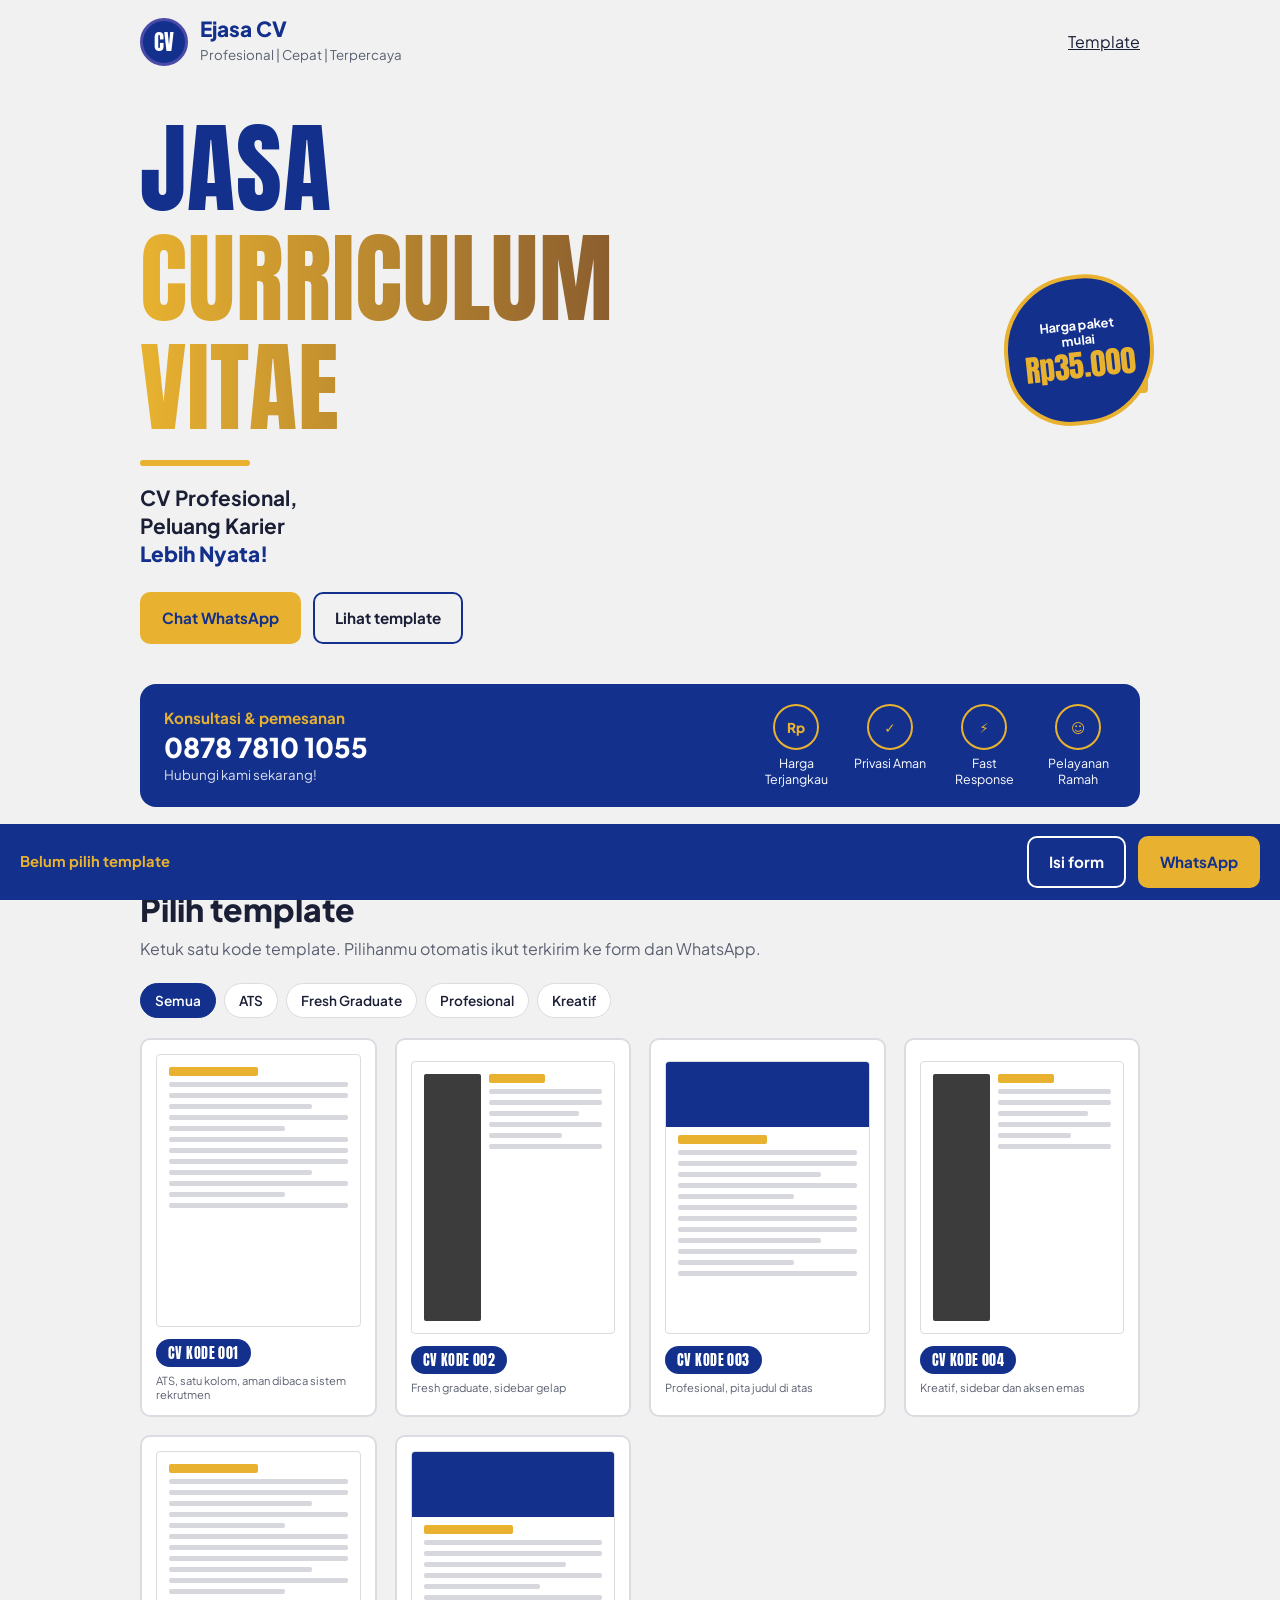
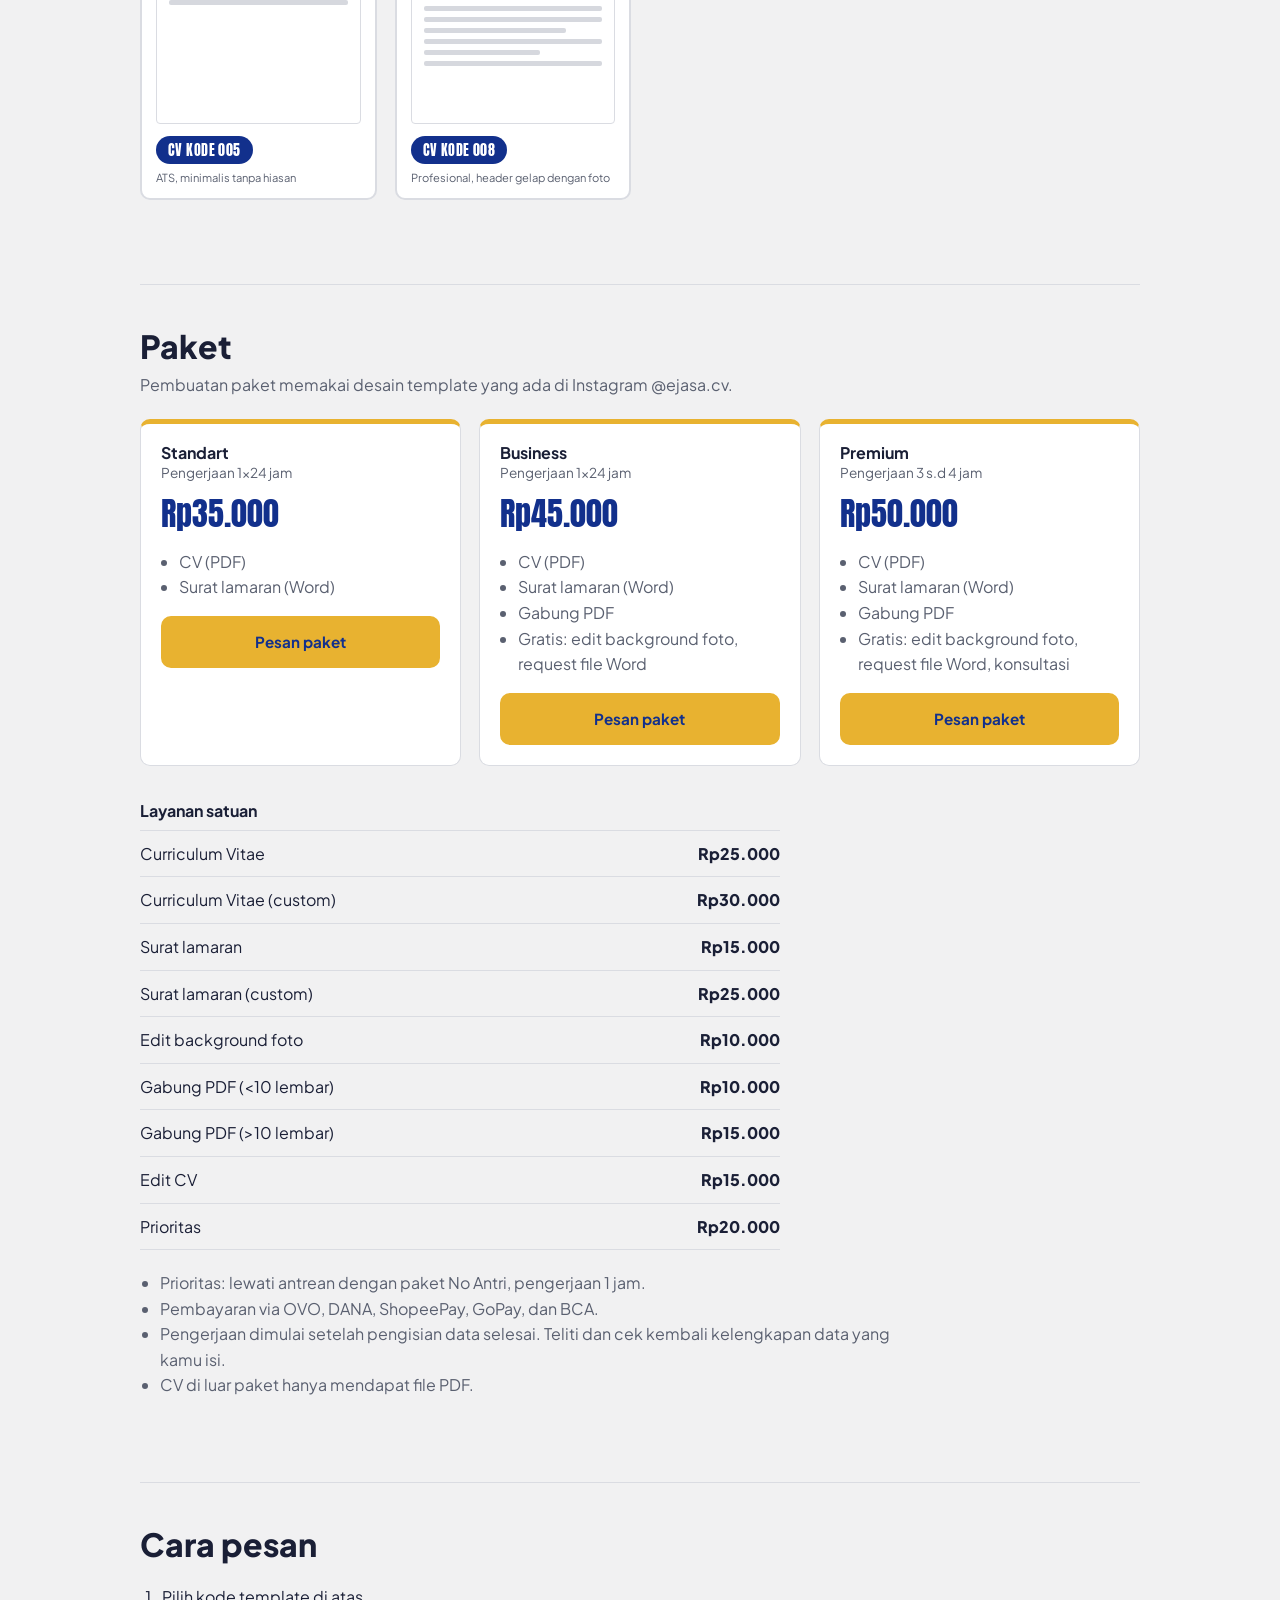
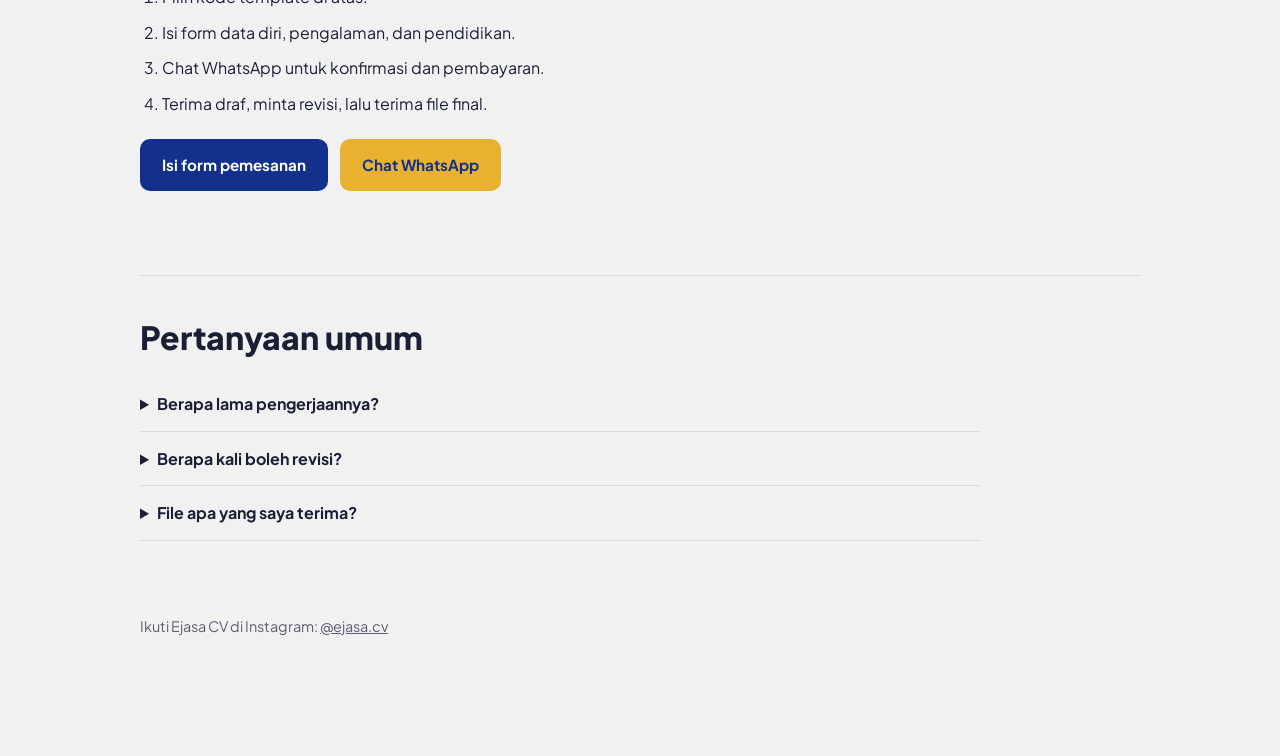
==== index.html @ ae67b80b "Add files via upload" ====
<!DOCTYPE html>
<html lang="id">
<head>
<meta charset="utf-8">
<meta name="viewport" content="width=device-width, initial-scale=1, viewport-fit=cover">
<title>Ejasa CV - Jasa Curriculum Vitae</title>
<meta name="description" content="Jasa pembuatan CV profesional, cepat, dan terpercaya. Paket mulai Rp35.000.">
<link rel="icon" href="data:image/svg+xml,%3Csvg xmlns='http://www.w3.org/2000/svg' viewBox='0 0 100 100'%3E%3Ctext y='.9em' font-size='90'%3E%F0%9F%93%84%3C/text%3E%3C/svg%3E">
<link rel="preconnect" href="https://fonts.googleapis.com">
<link href="https://fonts.googleapis.com/css2?family=Anton&family=Plus+Jakarta+Sans:wght@400;500;700;800&display=swap" rel="stylesheet">
<link rel="stylesheet" href="assets/css/style.css">
</head>
<body>
<div class="wrap">
  <nav>
    <div class="brand"><div class="logo" aria-hidden="true">CV</div><div><b>Ejasa CV</b><small>Profesional | Cepat | Terpercaya</small></div></div>
    <a href="#template">Template</a>
  </nav>

  <header class="hero">
    <div>
      <h1><span class="j">JASA</span><span class="g">CURRICULUM VITAE</span></h1>
      <div class="bar-g"></div>
      <p class="lead"><b>CV Profesional,</b><b>Peluang Karier</b><em>Lebih Nyata!</em></p>
      <div class="cta">
        <a class="btn wa" data-wa="Halo, saya mau tanya soal jasa pembuatan CV." href="#">Chat WhatsApp</a>
        <a class="btn" href="#template">Lihat template</a>
      </div>
    </div>
    <div class="vis">
      <div class="sheet" aria-hidden="true">
        <div class="top"><div class="nm"></div><div class="nm" style="width:35%;opacity:.6"></div></div>
        <div class="ln" style="width:70%"></div><div class="ln"></div><div class="ln" style="width:88%"></div>
        <div class="hd"></div><div class="ln"></div><div class="ln" style="width:80%"></div><div class="ln" style="width:65%"></div>
        <div class="hd"></div><div class="ln" style="width:75%"></div>
      </div>
      <div class="badge"><small>Harga paket<br>mulai</small><span id="startPrice">Rp35.000</span></div>
    </div>
  </header>

  <div class="trust">
    <div class="cs"><b>Konsultasi &amp; pemesanan</b><a id="telLink" href="#">0878 7810 1055</a><small>Hubungi kami sekarang!</small></div>
    <div class="tl">
      <div><i>Rp</i>Harga Terjangkau</div>
      <div><i>&#10003;</i>Privasi Aman</div>
      <div><i>&#9889;</i>Fast Response</div>
      <div><i>&#9786;</i>Pelayanan Ramah</div>
    </div>
  </div>

  <section id="template">
    <h2>Pilih template</h2>
    <p class="sub">Ketuk satu kode template. Pilihanmu otomatis ikut terkirim ke form dan WhatsApp.</p>
    <div class="chips" id="chips" role="group" aria-label="Filter kategori"></div>
    <div class="grid" id="grid"></div>
  </section>

  <section id="paket">
    <h2>Paket</h2>
    <p class="sub">Pembuatan paket memakai desain template yang ada di Instagram @ejasa.cv.</p>
    <div class="pk" id="pk"></div>
    <h3 style="margin:36px 0 10px">Layanan satuan</h3>
    <div class="pl" id="pl"></div>
    <ul class="note">
      <li>Prioritas: lewati antrean dengan paket No Antri, pengerjaan 1 jam.</li>
      <li>Pembayaran via OVO, DANA, ShopeePay, GoPay, dan BCA.</li>
      <li>Pengerjaan dimulai setelah pengisian data selesai. Teliti dan cek kembali kelengkapan data yang kamu isi.</li>
      <li>CV di luar paket hanya mendapat file PDF.</li>
    </ul>
  </section>

  <section id="alur">
    <h2>Cara pesan</h2>
    <p class="sub"></p>
    <ol class="steps">
      <li>Pilih kode template di atas.</li>
      <li>Isi form data diri, pengalaman, dan pendidikan.</li>
      <li>Chat WhatsApp untuk konfirmasi dan pembayaran.</li>
      <li>Terima draf, minta revisi, lalu terima file final.</li>
    </ol>
    <div class="cta" style="margin-top:22px">
      <a class="btn acc" id="formBtn" href="#" target="_blank" rel="noopener">Isi form pemesanan</a>
      <a class="btn wa" id="waBtn" href="#">Chat WhatsApp</a>
    </div>
  </section>

  <section id="faq">
    <h2>Pertanyaan umum</h2>
    <p class="sub"></p>
    <details><summary>Berapa lama pengerjaannya?</summary><p>Isi estimasi waktu kamu di sini, misalnya 1-2 hari kerja setelah form dan pembayaran diterima.</p></details>
    <details><summary>Berapa kali boleh revisi?</summary><p>Isi jumlah revisi yang kamu berikan per paket.</p></details>
    <details><summary>File apa yang saya terima?</summary><p>Isi format file, misalnya PDF dan file yang bisa diedit.</p></details>
  </section>

  <footer>Ikuti Ejasa CV di Instagram: <a id="igLink" href="#" target="_blank" rel="noopener">@ejasa.cv</a></footer>
</div>

<div class="bar">
  <span id="pick">Belum pilih template</span>
  <div class="cta">
    <a class="btn acc" id="formBtn2" href="#" target="_blank" rel="noopener">Isi form</a>
    <a class="btn wa" id="waBtn2" href="#">WhatsApp</a>
  </div>
</div>

<script src="assets/js/config.js"></script>
<script src="assets/js/app.js"></script>
</body>
</html>
---- assets/css/style.css ----
:root{--navy:#12308C;--gold:#E8B230;--brown:#7B4F2E;--ink:#1A1F36;--mut:#5A6070;--bg:#F1F1F2;--paper:#fff;--line:#DADCE2;--acc:#12308C;--accfg:#fff;--sel:#E6EBFA;box-sizing:border-box;padding-top:env(safe-area-inset-top,0px);padding-bottom:env(safe-area-inset-bottom,0px)}
@media (prefers-color-scheme:dark){:root:not([data-theme="light"]){--navy:#0F2A78;--ink:#EEF0F8;--mut:#A3AACB;--bg:#0B1030;--paper:#151C42;--line:#2A3366;--acc:#E8B230;--accfg:#12308C;--sel:#23305F}}
:root[data-theme="dark"]{--navy:#0F2A78;--ink:#EEF0F8;--mut:#A3AACB;--bg:#0B1030;--paper:#151C42;--line:#2A3366;--acc:#E8B230;--accfg:#12308C;--sel:#23305F}
html{scroll-padding-top:env(safe-area-inset-top,0px);scroll-behavior:smooth}
*,*::before,*::after{box-sizing:inherit}
body{margin:0;background:var(--bg);color:var(--ink);font-family:"Plus Jakarta Sans",system-ui,-apple-system,"Segoe UI",sans-serif;line-height:1.6;padding-bottom:88px}
a{color:inherit}
.wrap{max-width:1040px;margin:0 auto;padding:0 20px}
h1,h2,h3{margin:0;line-height:1.1}
h1{font-family:Anton,Impact,"Arial Narrow",sans-serif;font-weight:400;font-size:clamp(3.4rem,11vw,6.2rem);letter-spacing:.01em}
h1 .j{display:block;color:var(--acc)}
:root[data-theme="dark"] h1 .j{color:#fff}
h1 .g{display:block;background:linear-gradient(90deg,var(--gold),var(--brown));-webkit-background-clip:text;background-clip:text;color:transparent}
h2{font-size:clamp(1.5rem,3.5vw,2rem);font-weight:800}
h3{font-size:1rem}
p{margin:0}
.btn{display:inline-flex;align-items:center;justify-content:center;padding:12px 20px;border-radius:10px;font-family:inherit;font-weight:700;font-size:.95rem;border:2px solid var(--navy);background:transparent;color:var(--ink);cursor:pointer;text-decoration:none}
.btn.wa{background:var(--gold);border-color:var(--gold);color:#12308C}
.btn.acc{background:var(--acc);border-color:var(--acc);color:var(--accfg)}
.btn:focus-visible,.chip:focus-visible,summary:focus-visible,.card:focus-visible{outline:3px solid var(--gold);outline-offset:2px}
nav{display:flex;justify-content:space-between;align-items:center;padding:18px 0}
.brand{display:flex;align-items:center;gap:12px}
.logo{width:48px;height:48px;border-radius:50%;background:var(--navy);color:#fff;display:grid;place-items:center;font-family:Anton,Impact,sans-serif;font-size:1.3rem;border:3px solid #4A4AA8}
.brand b{display:block;font-size:1.3rem;font-weight:800;color:var(--acc);line-height:1.1}
:root[data-theme="dark"] .brand b{color:#fff}
.brand small{color:var(--mut)}
.hero{display:grid;grid-template-columns:1.15fr .85fr;gap:36px;align-items:center;padding:30px 0 40px}
.bar-g{width:110px;height:6px;background:var(--gold);border-radius:3px;margin:18px 0}
.hero .lead{font-size:1.3rem;font-weight:500;line-height:1.35;margin-bottom:24px}
.hero .lead b{display:block}
.hero .lead em{font-style:normal;font-weight:800;color:var(--acc)}
:root[data-theme="dark"] .hero .lead em{color:var(--gold)}
.cta{display:flex;gap:12px;flex-wrap:wrap}
.vis{position:relative;max-width:320px;margin-left:auto;padding-bottom:40px}
.sheet{background:#fff;border:1px solid var(--line);border-radius:4px;padding:0 0 18px;aspect-ratio:3/4;display:flex;flex-direction:column;gap:9px;box-shadow:8px 8px 0 var(--gold);overflow:hidden}
.sheet .top{background:#3C3C3C;height:22%;display:flex;flex-direction:column;justify-content:center;gap:8px;padding:0 18px}
.sheet .nm{height:14px;width:60%;background:#fff;border-radius:2px}
.sheet .ln{height:6px;border-radius:2px;background:#D6D8DE;margin:0 18px}
.sheet .hd{height:8px;width:30%;background:var(--navy);border-radius:2px;margin:8px 18px 0}
.badge{position:absolute;right:-14px;bottom:0;background:var(--navy);color:#fff;border-radius:50% 46% 50% 44%;width:150px;height:150px;display:flex;flex-direction:column;align-items:center;justify-content:center;text-align:center;border:4px solid var(--gold);transform:rotate(-6deg)}
.badge small{font-weight:700;font-size:.8rem;line-height:1.2}
.badge span{font-family:Anton,Impact,sans-serif;font-size:1.9rem;color:var(--gold);line-height:1.1}
.trust{background:var(--navy);color:#fff;border-radius:16px;padding:20px 24px;display:flex;gap:24px;justify-content:space-between;align-items:center;flex-wrap:wrap}
.trust .cs b{display:block;color:var(--gold);font-size:.95rem}
.trust .cs a{font-size:1.7rem;font-weight:800;text-decoration:none;line-height:1.2}
.trust .cs small{display:block;opacity:.85}
.tl{display:flex;gap:18px;flex-wrap:wrap}
.tl div{text-align:center;font-size:.78rem;width:76px;line-height:1.25}
.tl i{display:grid;place-items:center;width:46px;height:46px;border:2px solid var(--gold);border-radius:50%;margin:0 auto 6px;font-style:normal;font-weight:800;color:var(--gold);font-size:.85rem}
section{padding:44px 0;border-top:1px solid var(--line);margin-top:40px}
.sub{color:var(--mut);margin:8px 0 22px}
.chips{display:flex;gap:8px;flex-wrap:wrap;margin-bottom:20px}
.chip{padding:8px 14px;border-radius:99px;border:1px solid var(--line);background:var(--paper);color:var(--ink);font-family:inherit;font-weight:600;font-size:.85rem;cursor:pointer}
.chip[aria-pressed="true"]{background:var(--navy);color:#fff;border-color:var(--navy)}
.grid{display:grid;grid-template-columns:repeat(auto-fill,minmax(210px,1fr));gap:18px}
.card{background:var(--paper);border:2px solid var(--line);border-radius:10px;padding:14px;cursor:pointer;text-align:left;font-family:inherit;color:inherit}
.card[aria-pressed="true"]{border-color:var(--gold);background:var(--sel)}
.code{display:inline-block;background:var(--navy);color:#fff;font-family:Anton,Impact,sans-serif;letter-spacing:.03em;padding:3px 12px;border-radius:99px;font-size:.9rem;margin-bottom:6px}
.prev{aspect-ratio:3/4;background:#fff;border:1px solid var(--line);border-radius:4px;padding:12px;display:flex;gap:8px;margin-bottom:12px;overflow:hidden}
.prev.top{flex-direction:column;padding:0}
.prev .side{width:32%;background:#3C3C3C;border-radius:2px}
.prev .main{flex:1;display:flex;flex-direction:column;gap:6px}
.prev.top .main{padding:0 12px 12px}
.prev .band{height:24%;background:var(--navy)}
.prev i{display:block;height:5px;background:#D6D8DE;border-radius:2px}
.prev i.t{height:9px;width:50%;background:var(--gold)}
.card small{color:var(--mut);display:block}
.pk{display:grid;grid-template-columns:repeat(auto-fit,minmax(220px,1fr));gap:18px}
.pk div{background:var(--paper);border:1px solid var(--line);border-top:5px solid var(--gold);border-radius:10px;padding:20px}
.pk b{font-family:Anton,Impact,sans-serif;font-weight:400;font-size:2rem;display:block;margin:4px 0 10px;color:var(--acc)}
:root[data-theme="dark"] .pk b{color:var(--gold)}
.pk ul{margin:0;padding-left:18px;color:var(--mut)}
.pk .tm{display:block;color:var(--mut);font-size:.85rem}
.pk .btn{margin-top:16px;width:100%}
.pl{max-width:640px;border-top:1px solid var(--line)}
.pl div{display:flex;justify-content:space-between;gap:16px;padding:10px 0;border-bottom:1px solid var(--line);background:none;border-radius:0;border-top:0;border-left:0;border-right:0}
.pl b{font-family:"Plus Jakarta Sans",sans-serif;font-size:1rem;font-weight:800;margin:0;color:var(--ink)}
.note{color:var(--mut);max-width:64ch;margin:20px 0 0;padding-left:20px}
ol.steps{margin:0;padding-left:22px;display:grid;gap:10px;max-width:60ch}
details{border-bottom:1px solid var(--line);padding:14px 0;max-width:70ch}
summary{font-weight:700;cursor:pointer}
details p{color:var(--mut);margin-top:8px}
.bar{position:fixed;left:0;right:0;bottom:0;background:var(--navy);color:#fff;padding:12px 20px calc(12px + env(safe-area-inset-bottom,0px));display:flex;gap:10px;align-items:center;justify-content:space-between;flex-wrap:wrap;z-index:5}
.bar span{font-weight:700;font-size:.92rem;color:var(--gold)}
.bar .btn.acc{background:transparent;border-color:#fff;color:#fff}
footer{padding:30px 0;color:var(--mut);font-size:.9rem}
@media (max-width:720px){.hero{grid-template-columns:1fr}.vis{margin:0;max-width:260px}}
@media (prefers-reduced-motion:reduce){html{scroll-behavior:auto}}
.prev.pic{padding:0}
.prev.pic img{width:100%;height:100%;object-fit:cover;display:block}
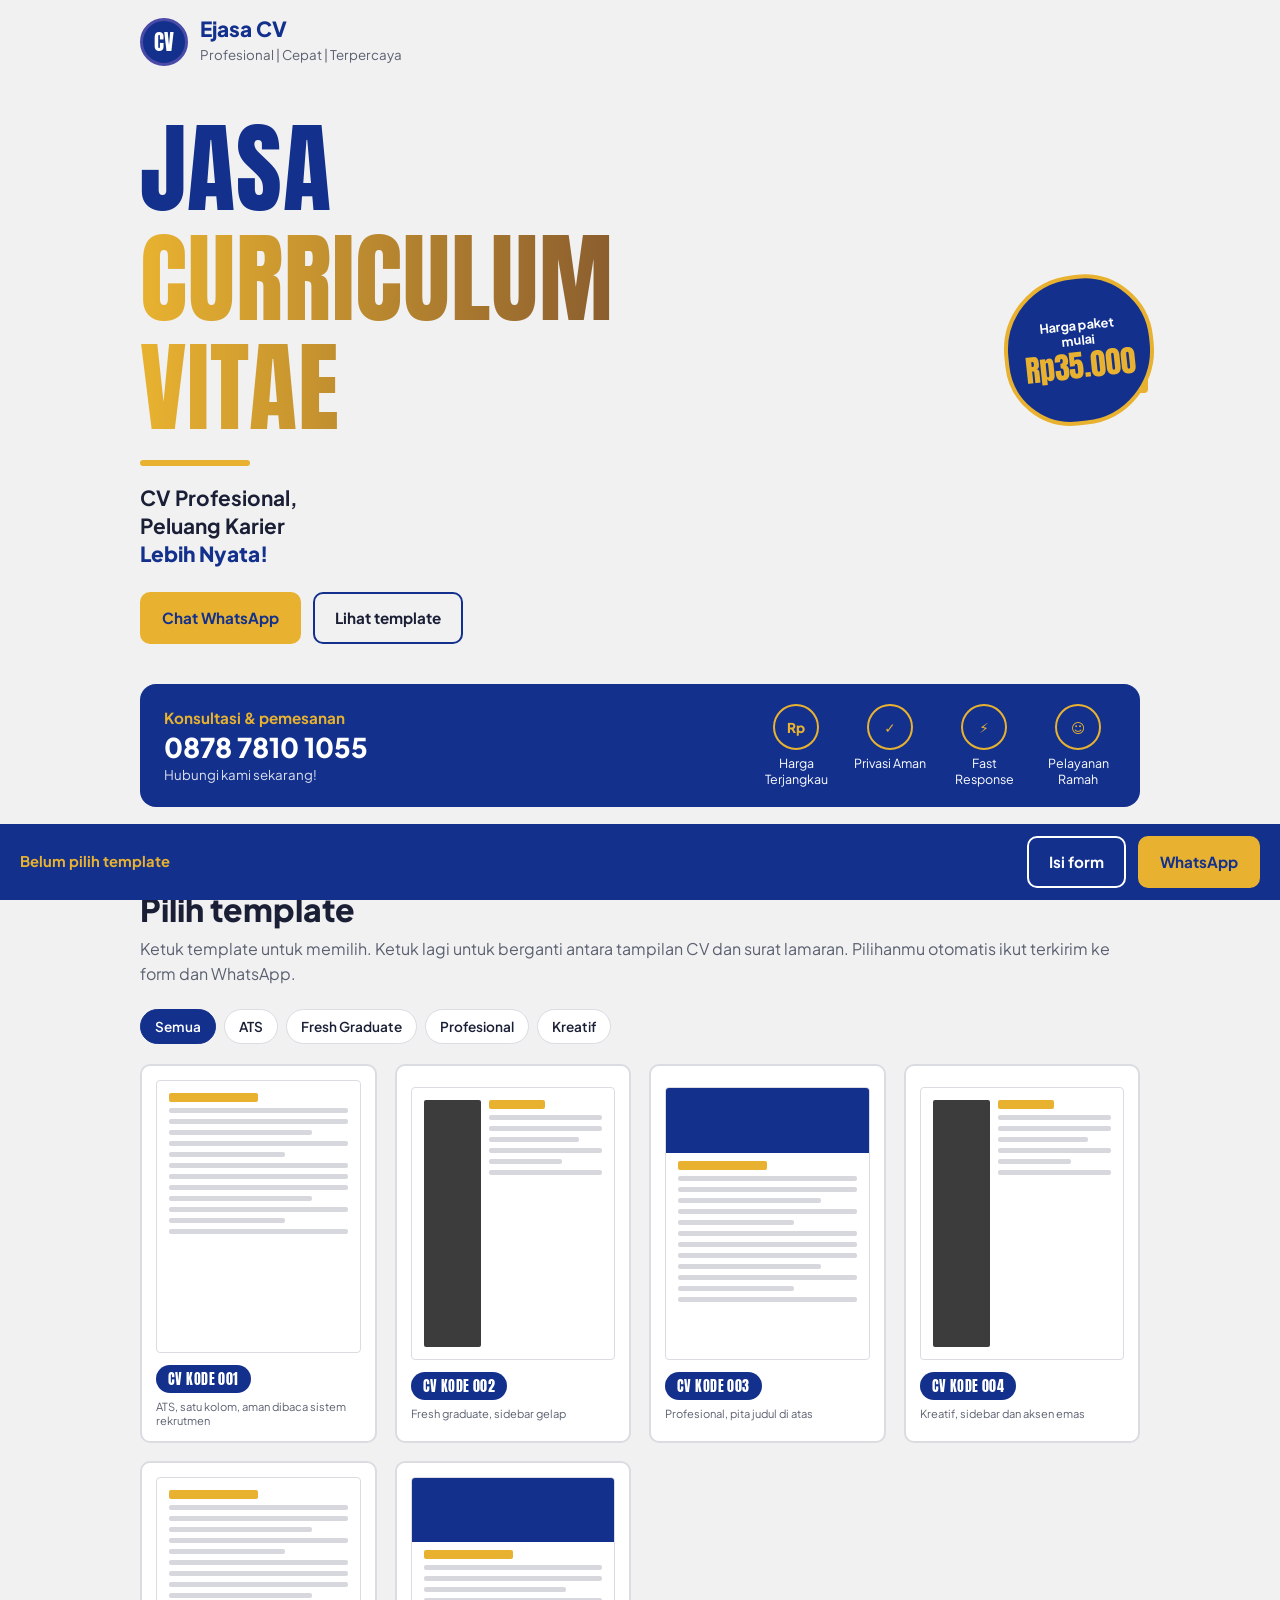
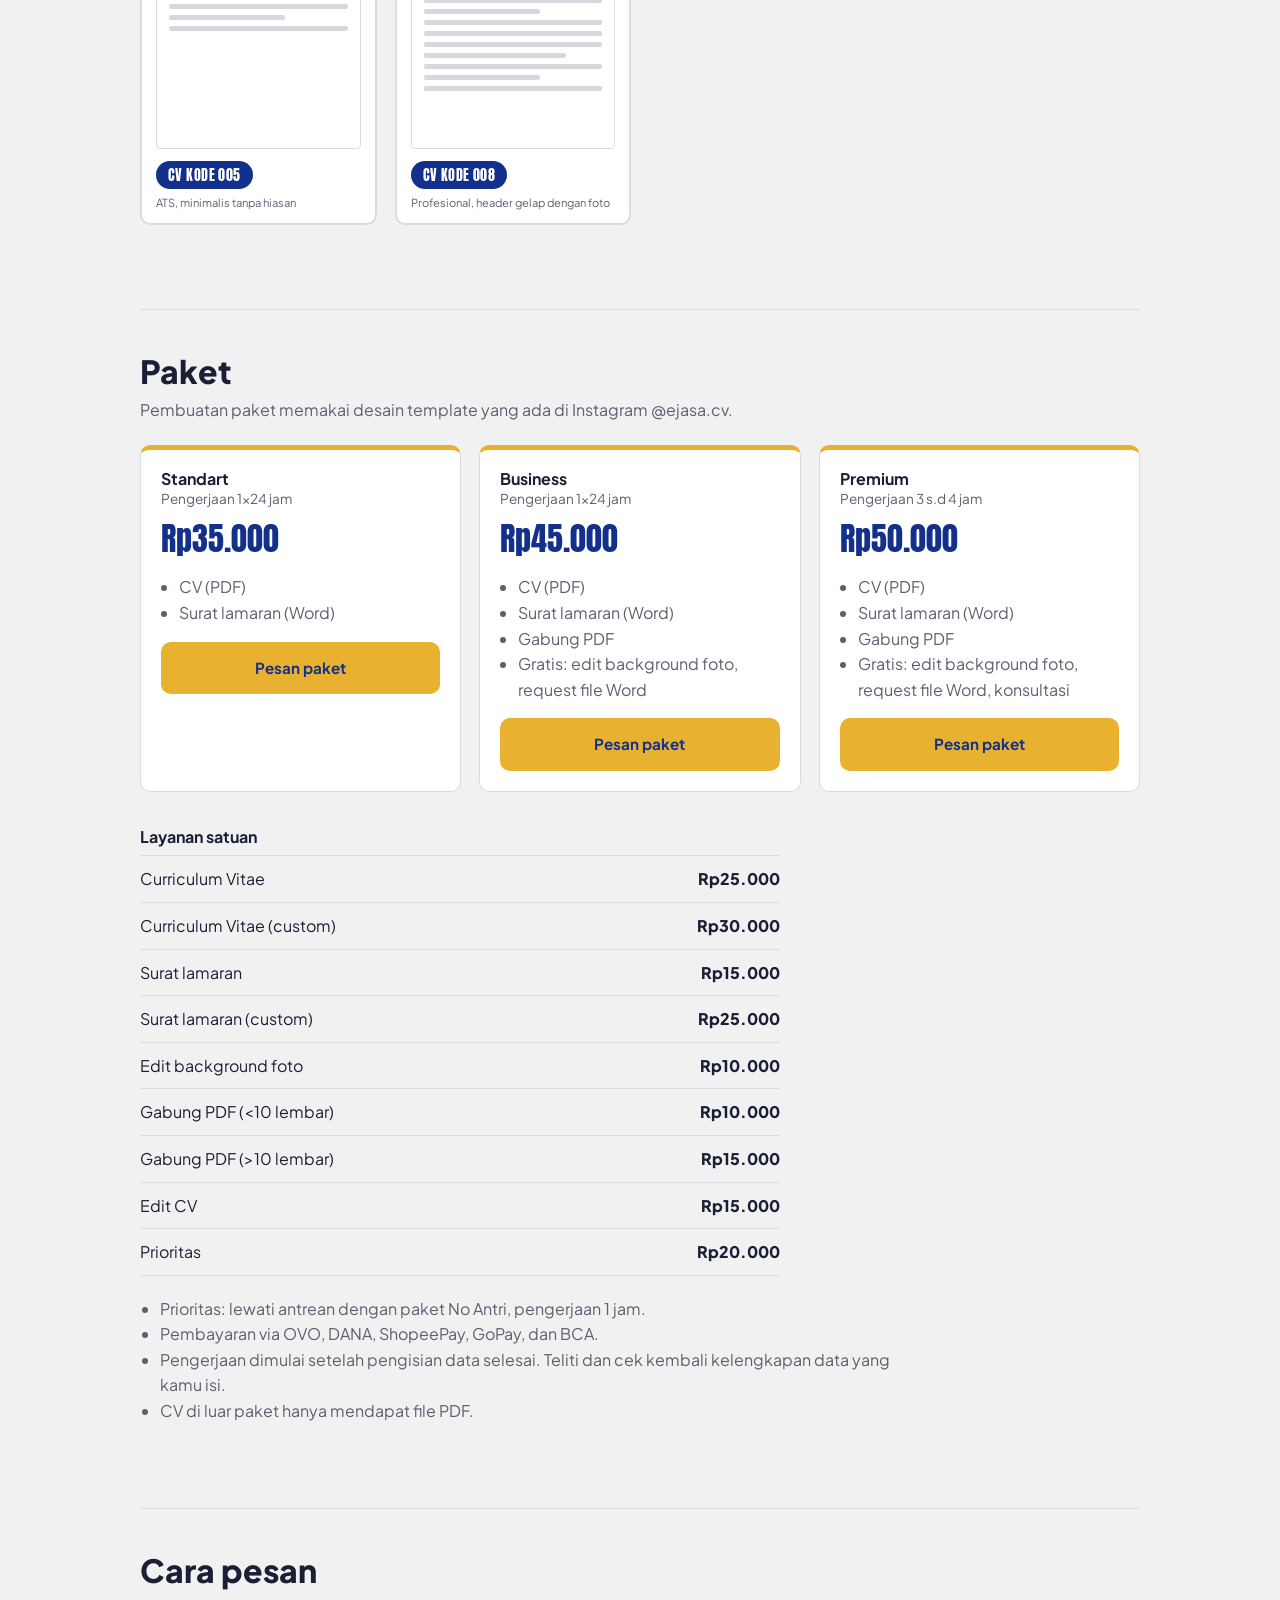
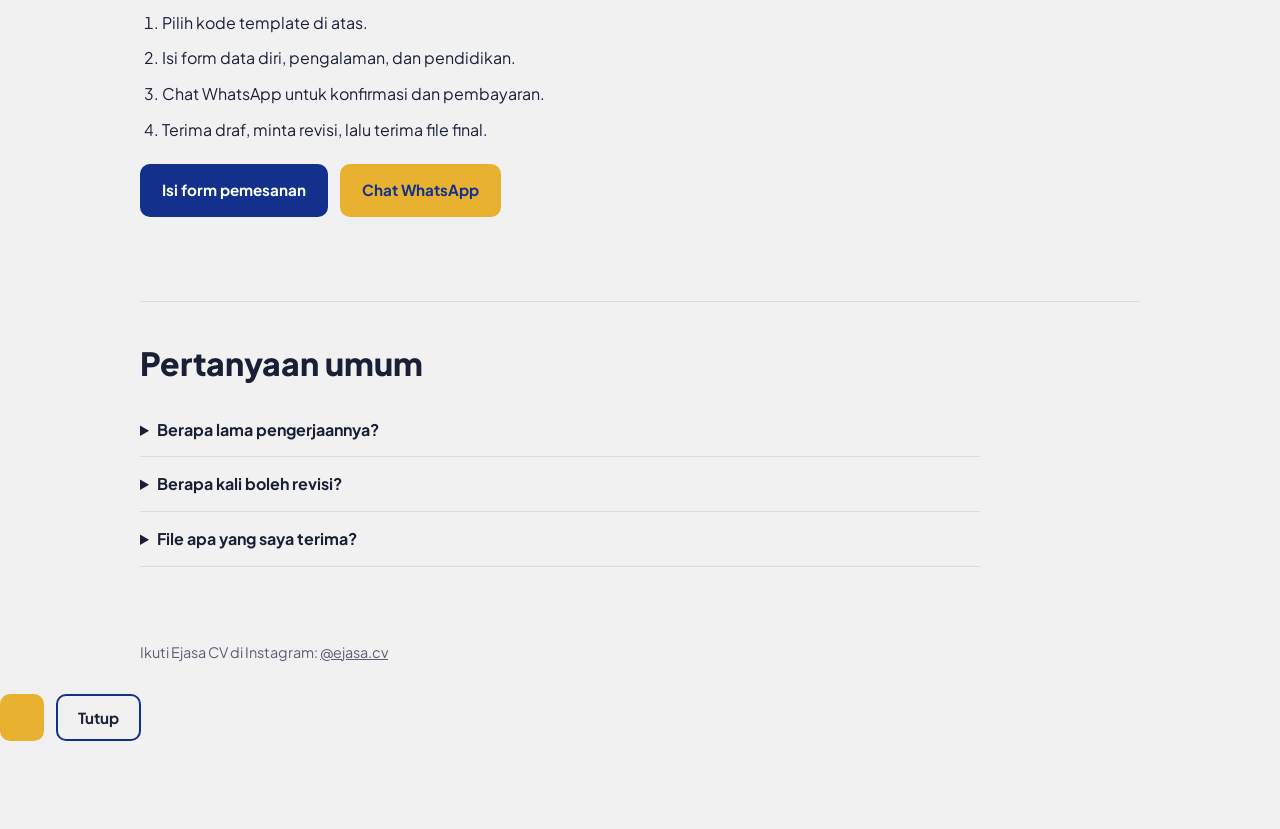
==== commit 9cde7424: "Add files via upload" ====
--- a/index.html
+++ b/index.html
@@ -14,7 +14,6 @@
 <div class="wrap">
   <nav>
     <div class="brand"><div class="logo" aria-hidden="true">CV</div><div><b>Ejasa CV</b><small>Profesional | Cepat | Terpercaya</small></div></div>
-    <a href="#template">Template</a>
   </nav>
 
   <header class="hero">
@@ -50,7 +49,7 @@
 
   <section id="template">
     <h2>Pilih template</h2>
-    <p class="sub">Ketuk satu kode template. Pilihanmu otomatis ikut terkirim ke form dan WhatsApp.</p>
+    <p class="sub">Ketuk template untuk memilih. Ketuk lagi untuk berganti antara tampilan CV dan surat lamaran. Pilihanmu otomatis ikut terkirim ke form dan WhatsApp.</p>
     <div class="chips" id="chips" role="group" aria-label="Filter kategori"></div>
     <div class="grid" id="grid"></div>
   </section>
@@ -103,6 +102,15 @@
   </div>
 </div>
 
+<div id="lb" role="dialog" aria-modal="true" aria-label="Pratinjau besar">
+  <div class="lbt" id="lbt"></div>
+  <div class="lbdoc" id="lbdoc"></div>
+  <div class="cta">
+    <button class="btn wa" id="lbsw" type="button"></button>
+    <button class="btn" id="lbx" type="button">Tutup</button>
+  </div>
+</div>
+
 <script src="assets/js/config.js"></script>
 <script src="assets/js/app.js"></script>
 </body>
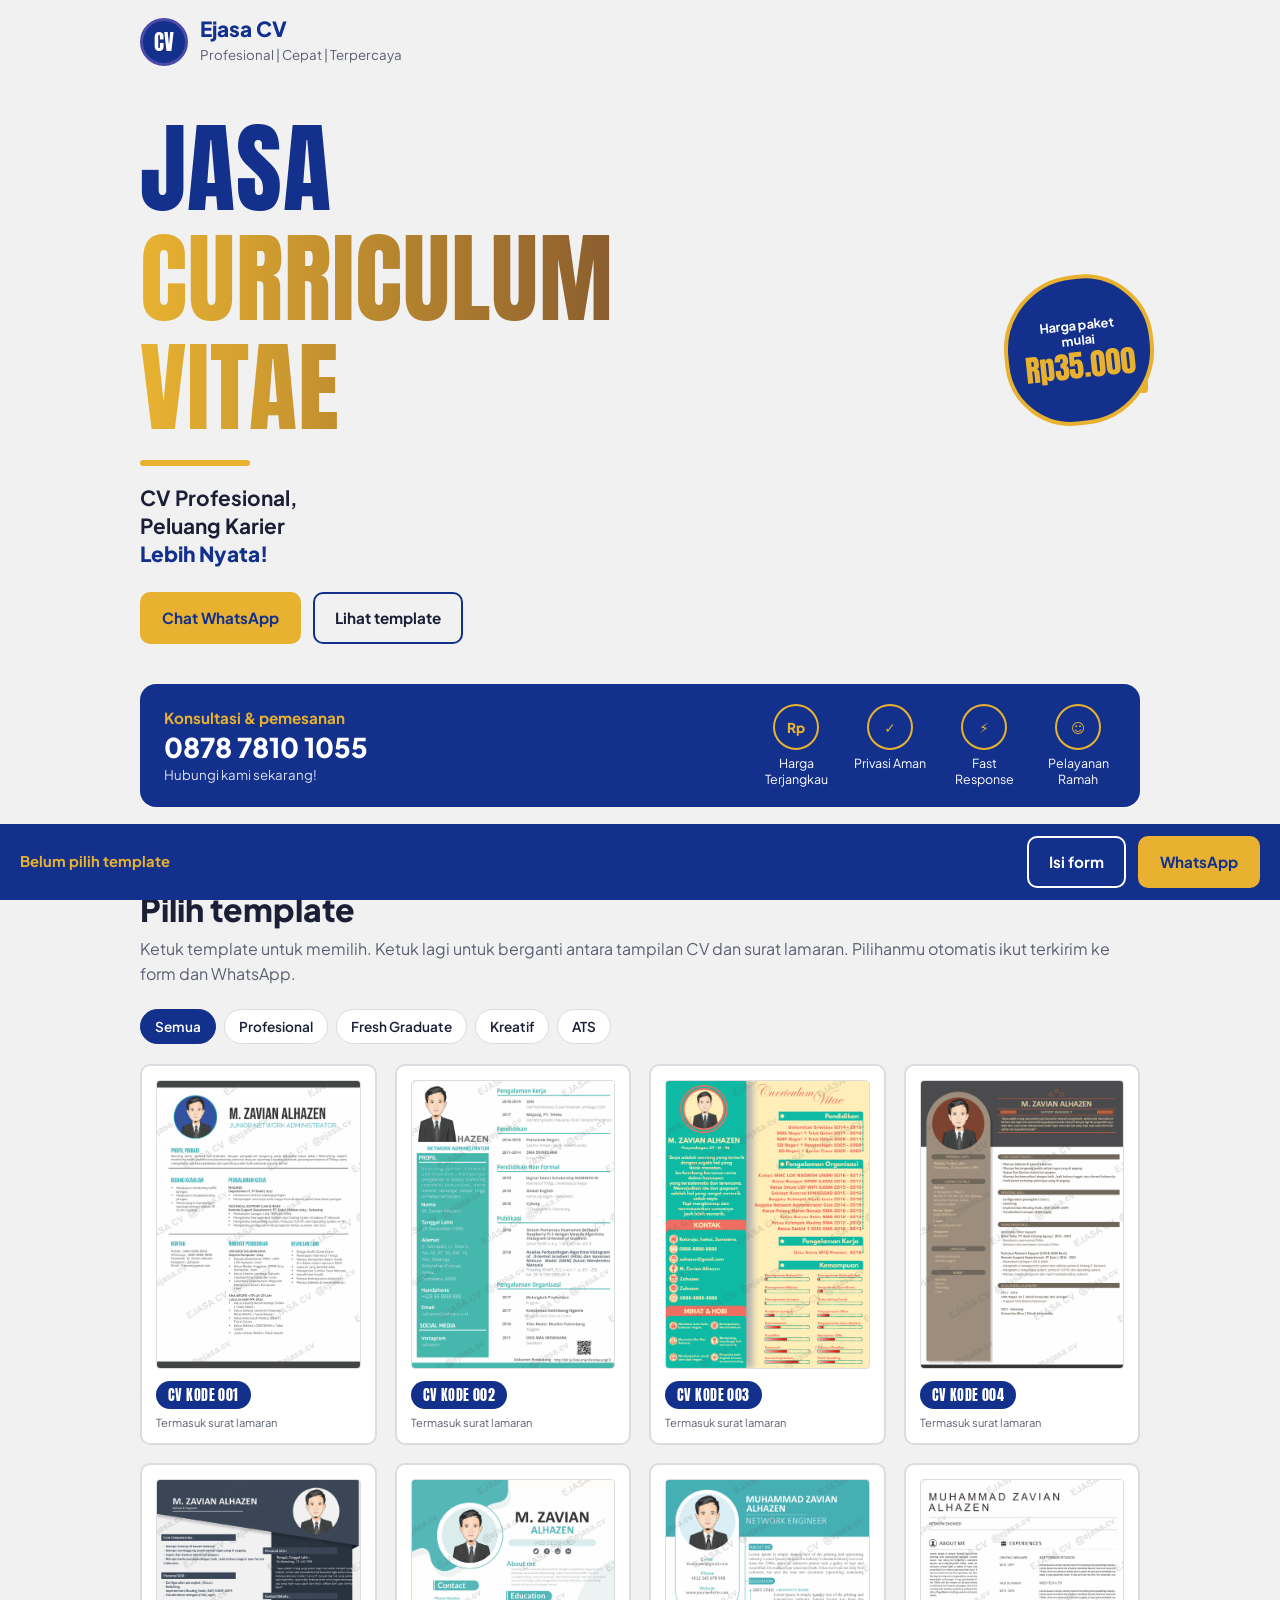
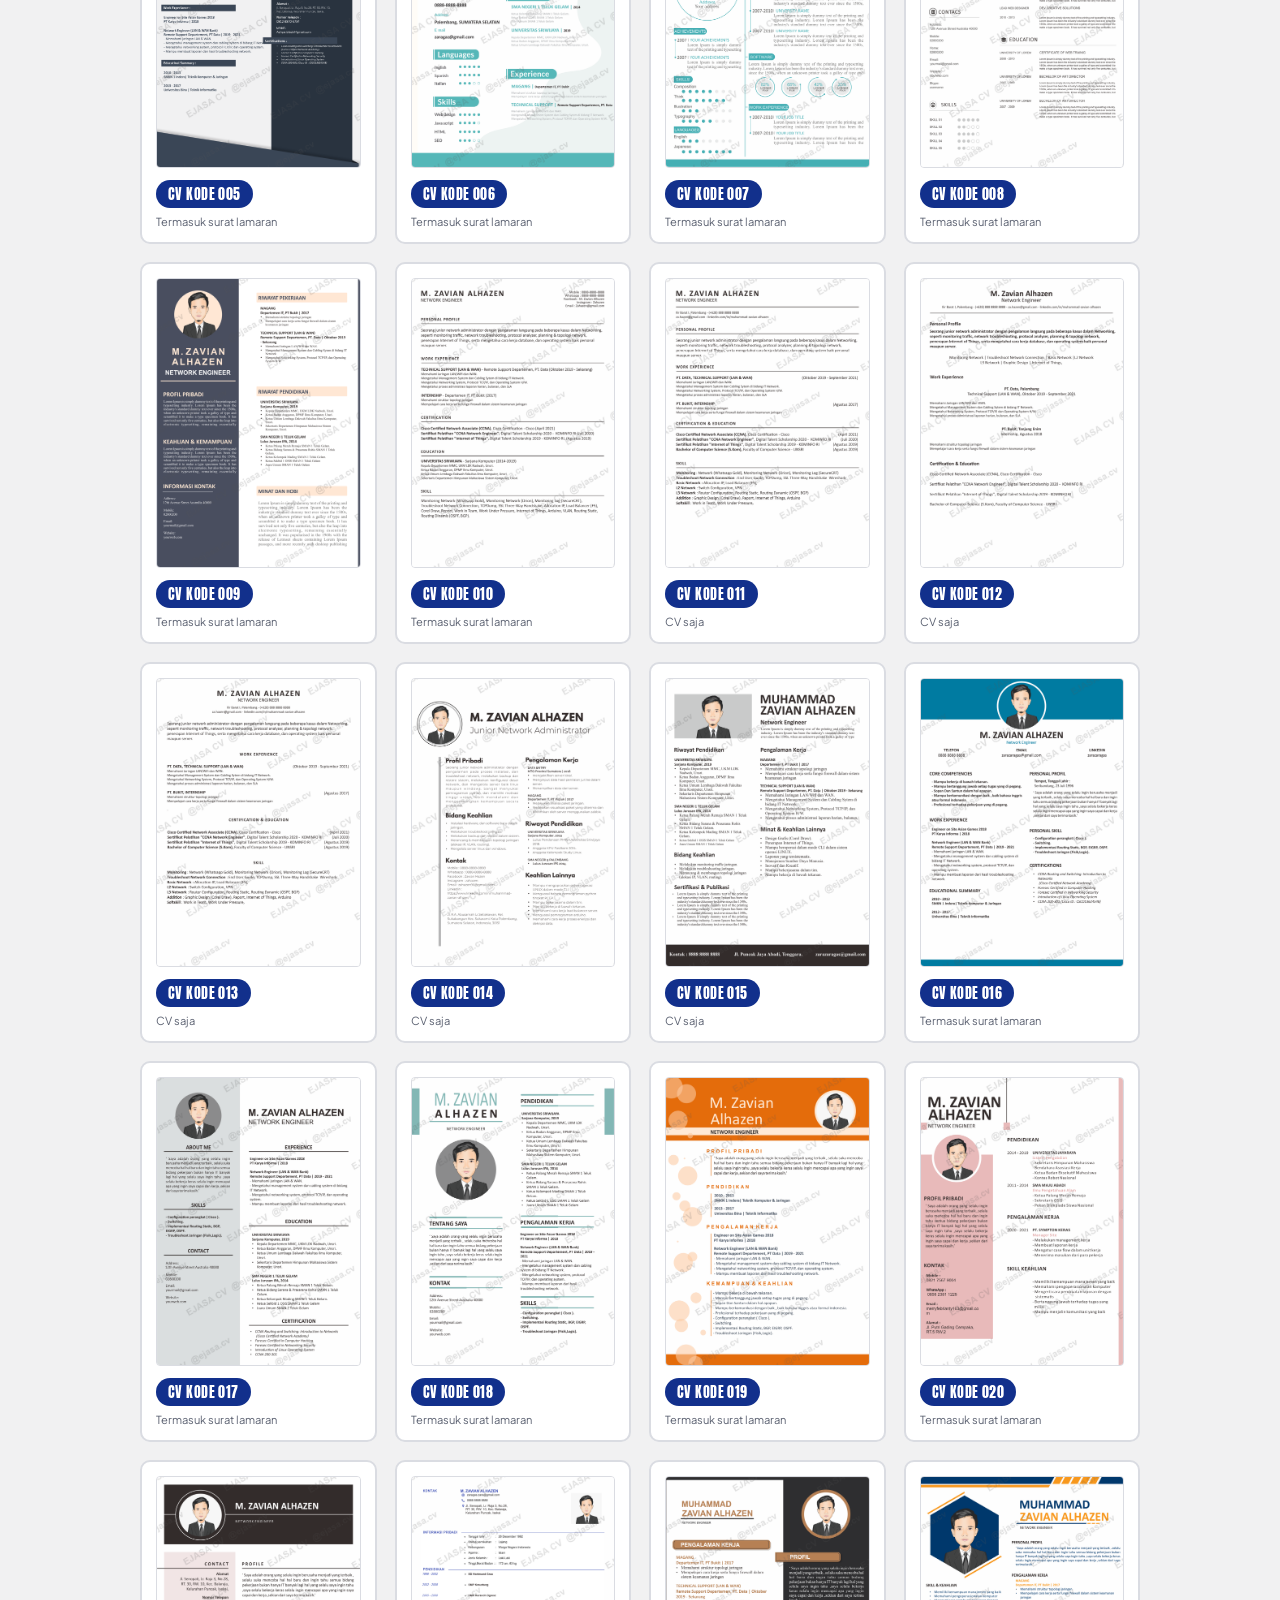
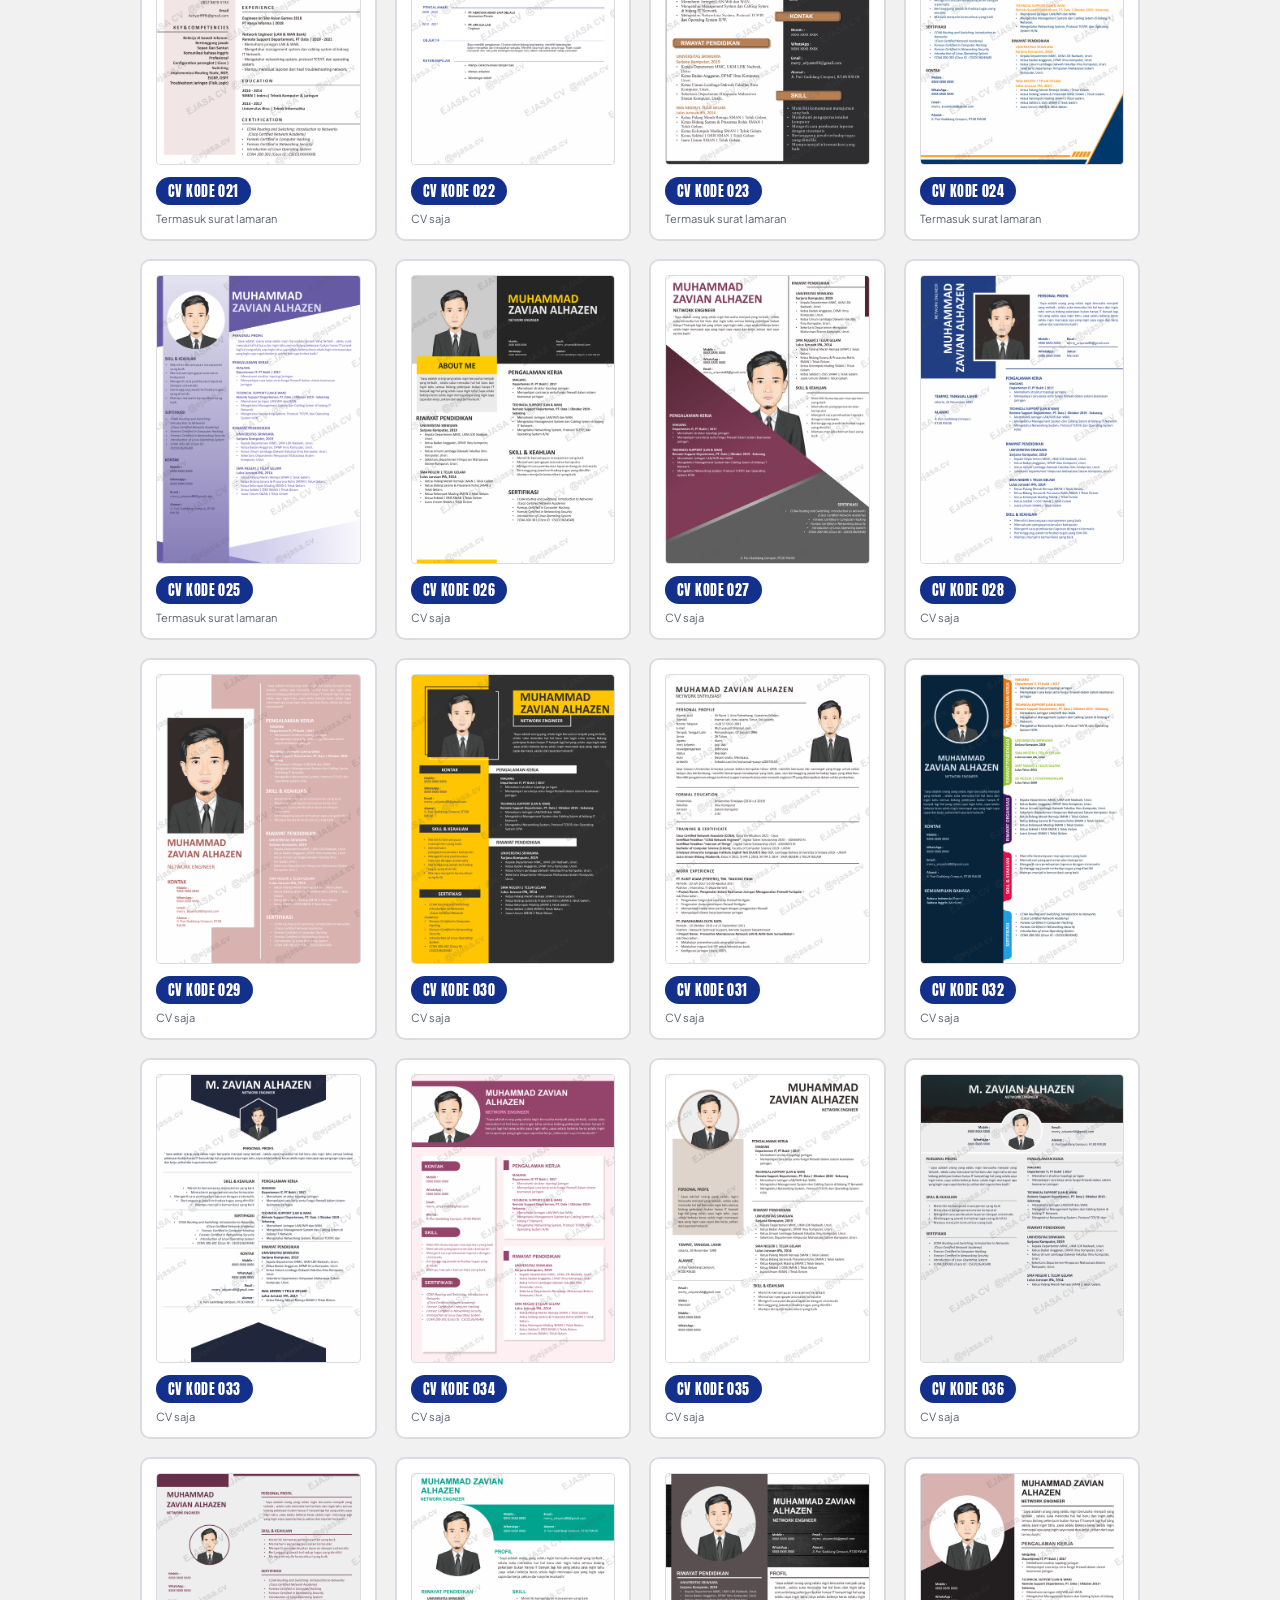
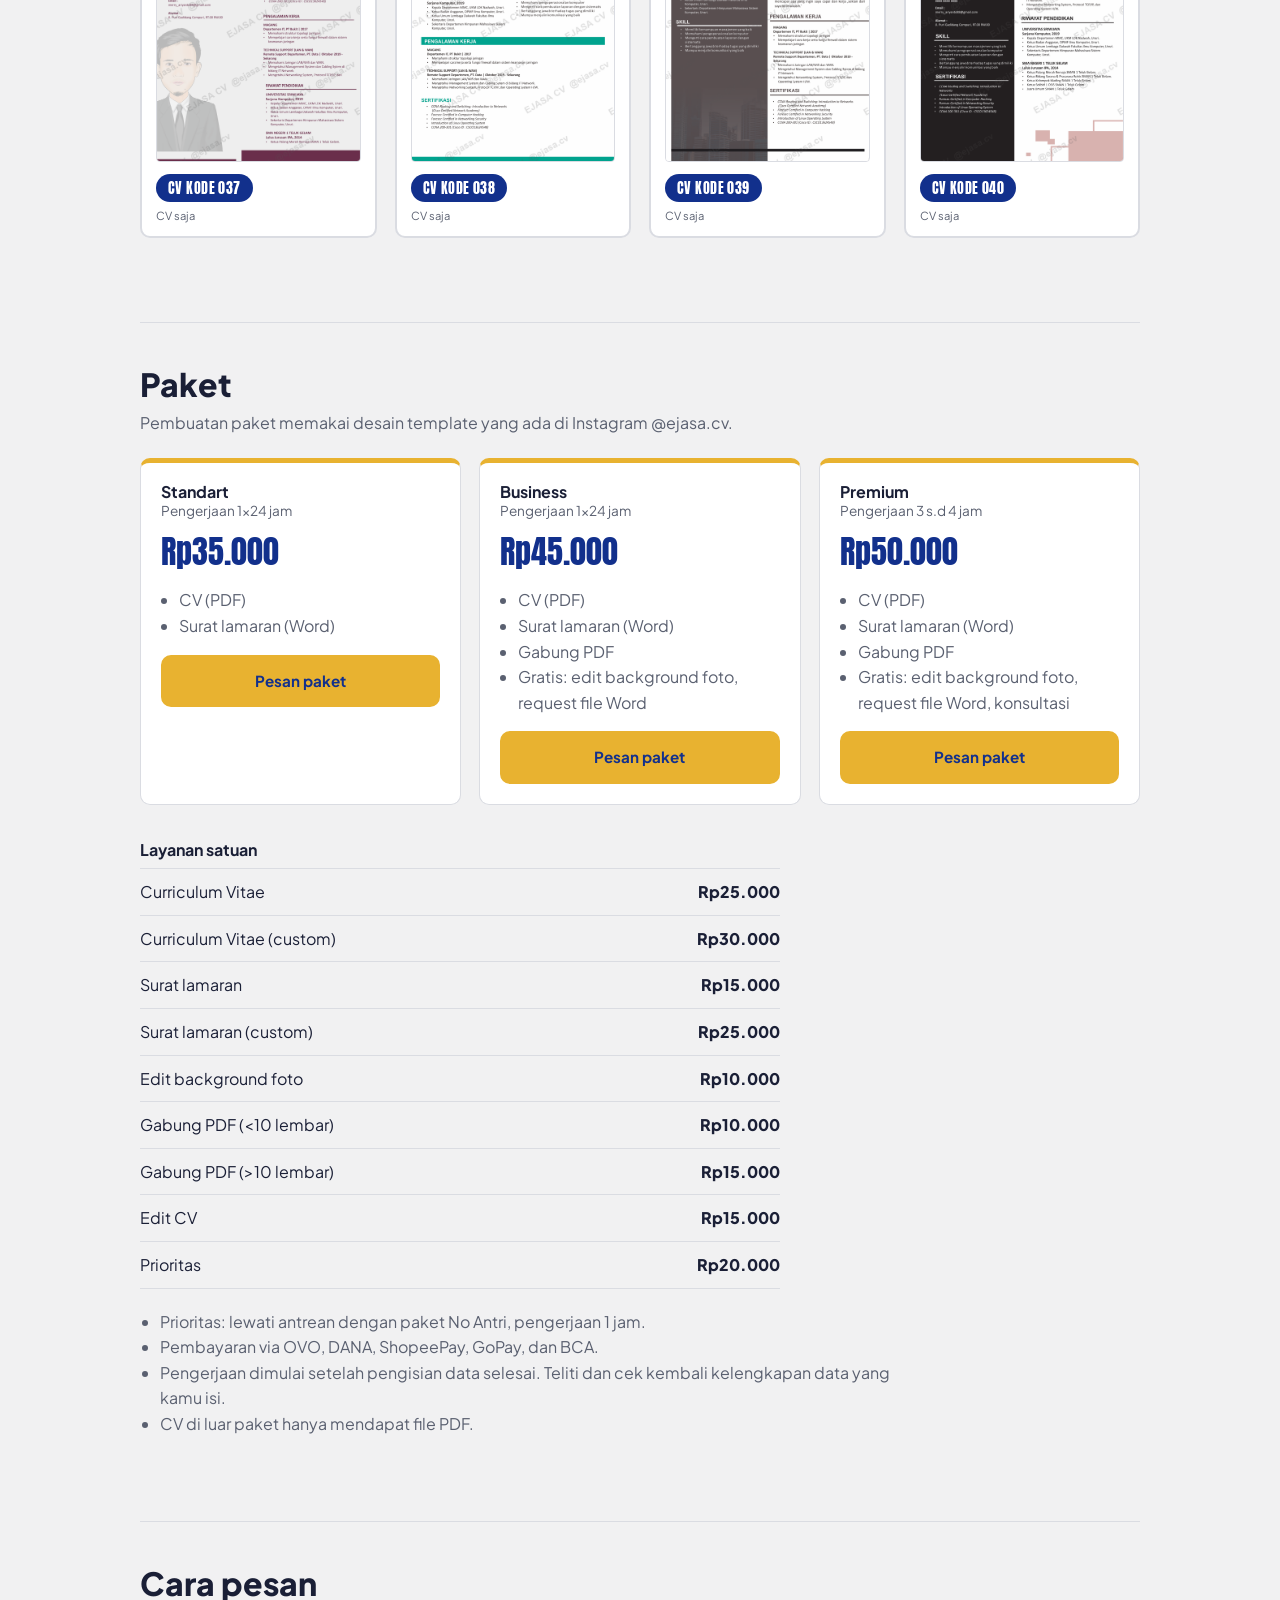
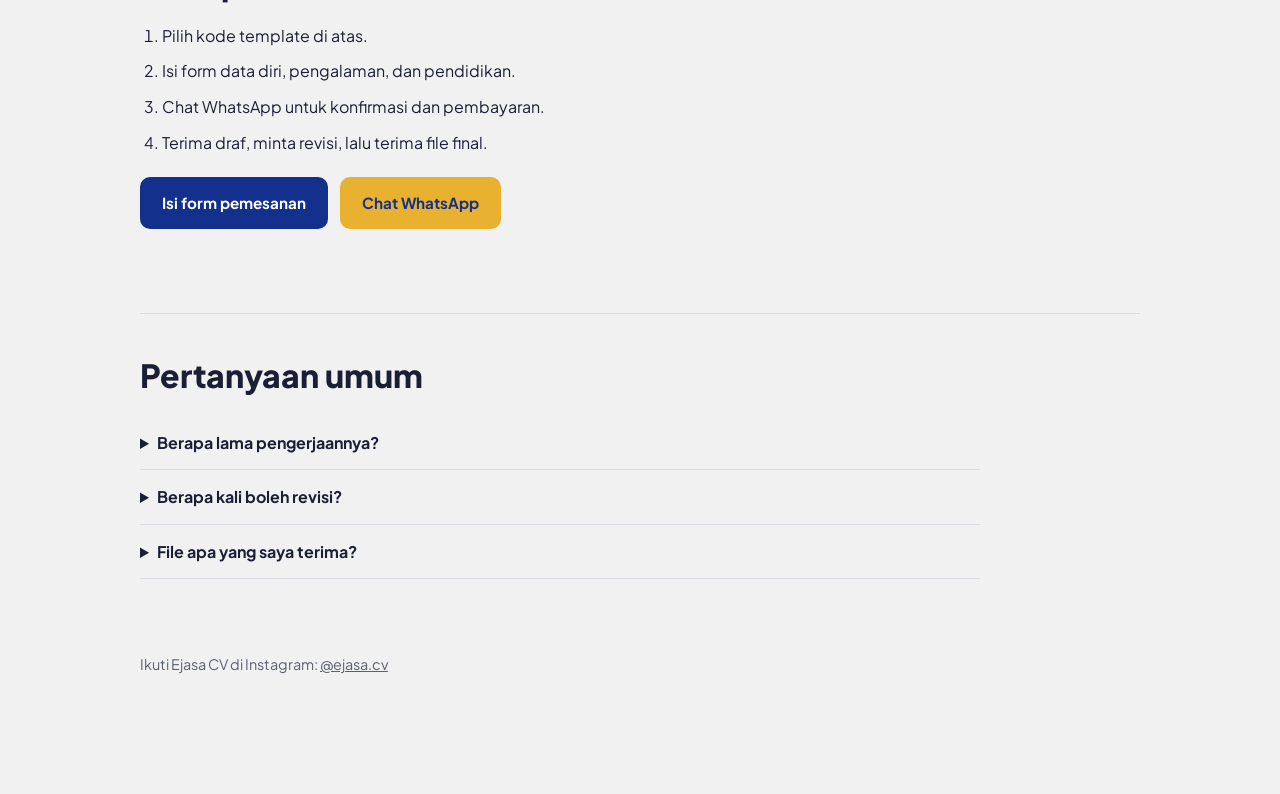
==== commit 232f0cd4: "Add files via upload" ====
--- a/index.html
+++ b/index.html
@@ -86,9 +86,9 @@
   <section id="faq">
     <h2>Pertanyaan umum</h2>
     <p class="sub"></p>
-    <details><summary>Berapa lama pengerjaannya?</summary><p>Isi estimasi waktu kamu di sini, misalnya 1-2 hari kerja setelah form dan pembayaran diterima.</p></details>
-    <details><summary>Berapa kali boleh revisi?</summary><p>Isi jumlah revisi yang kamu berikan per paket.</p></details>
-    <details><summary>File apa yang saya terima?</summary><p>Isi format file, misalnya PDF dan file yang bisa diedit.</p></details>
+    <details><summary>Berapa lama pengerjaannya?</summary><p>1-2 hari kerja setelah form dan pembayaran diterima, gunakan prioritas untuk pengerjaan lebih cepat</p></details>
+    <details><summary>Berapa kali boleh revisi?</summary><p>Revisi 1x atau mengikuti paket, tidak berlaku untuk perubahan desain</p></details>
+    <details><summary>File apa yang saya terima?</summary><p>PDF untuk satuan atau mengikuti paket</p></details>
   </section>
 
   <footer>Ikuti Ejasa CV di Instagram: <a id="igLink" href="#" target="_blank" rel="noopener">@ejasa.cv</a></footer>
--- a/assets/css/style.css
+++ b/assets/css/style.css
@@ -88,3 +88,18 @@
 @media (prefers-reduced-motion:reduce){html{scroll-behavior:auto}}
 .prev.pic{padding:0}
 .prev.pic img{width:100%;height:100%;object-fit:cover;display:block}
+
+.mode{display:block;margin-top:8px;font-size:.85rem;font-weight:800;color:var(--acc)}
+
+.prev{aspect-ratio:210/297}
+.cw{display:flex;flex-direction:column;gap:8px}
+.zoom{width:100%;padding:10px}
+#lb{position:fixed;top:0;right:0;bottom:0;left:0;background:rgba(5,8,25,.9);z-index:20;display:none;flex-direction:column;align-items:center;justify-content:center;gap:12px;padding:16px}
+#lb.on{display:flex}
+#lb .lbt{color:#fff;font-weight:800}
+#lb .lbdoc{width:100%;max-height:calc(100vh - 150px);overflow:auto;text-align:center}
+#lb .lbdoc img{display:block;margin:0 auto;width:100%;min-width:640px;max-width:900px;height:auto;background:#fff;border-radius:4px}
+#lb .lbdoc .prev{width:min(92vw,460px);margin:0 auto}
+#lb .cta{justify-content:center}
+#lb .btn{color:#fff;border-color:#fff}
+#lb .btn.wa{color:#12308C;border-color:var(--gold)}
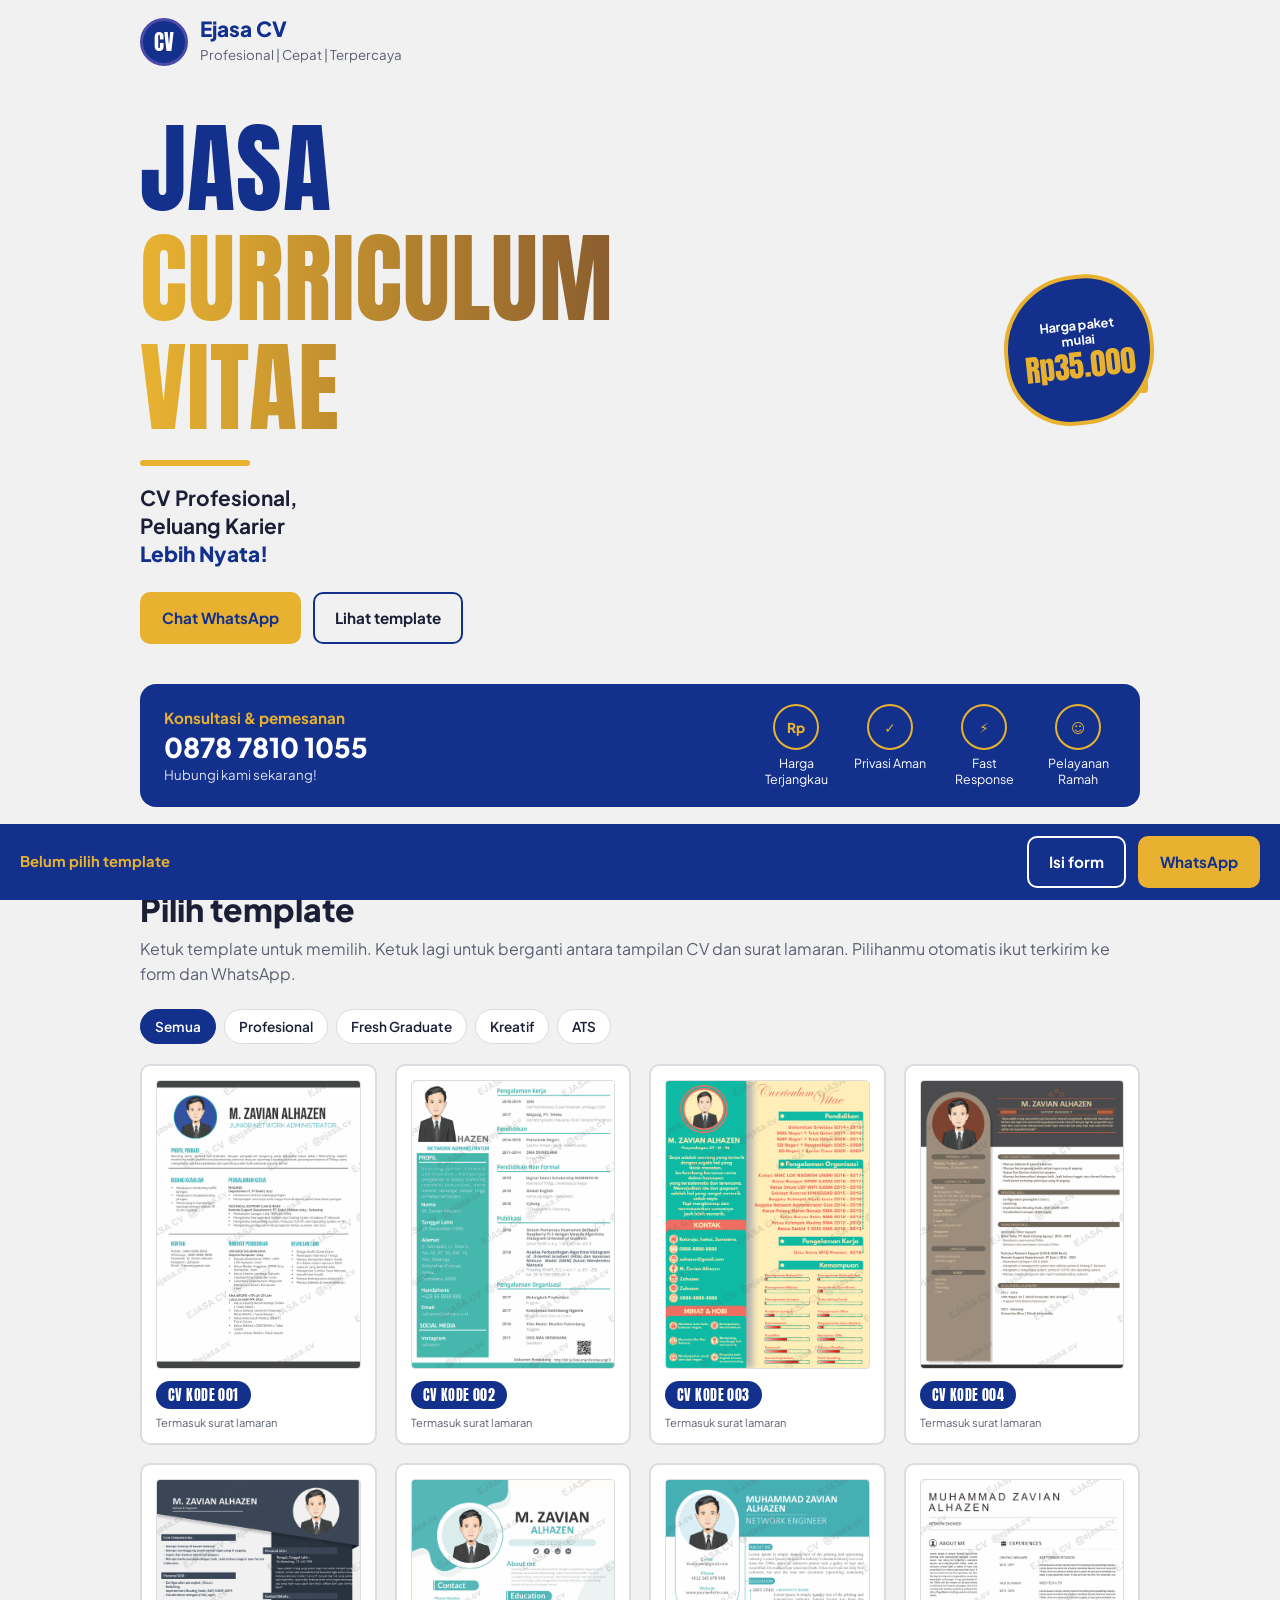
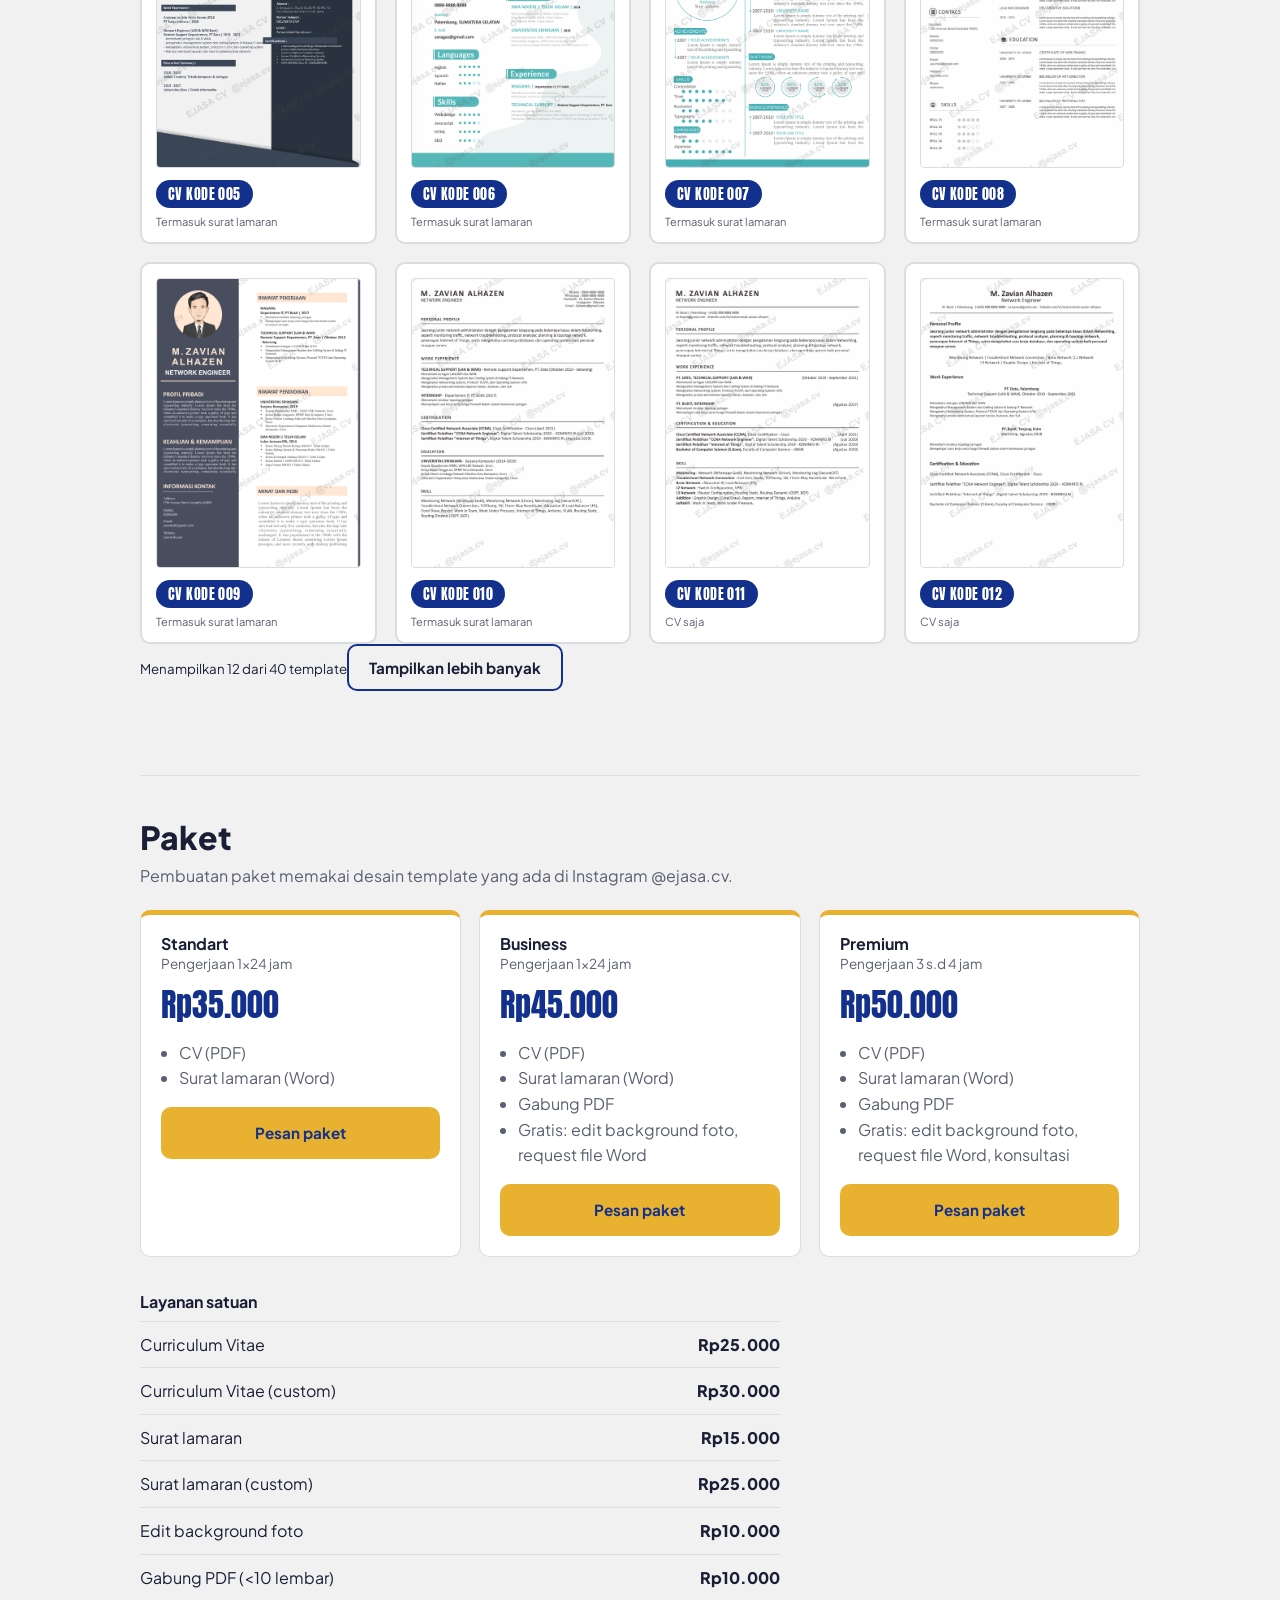
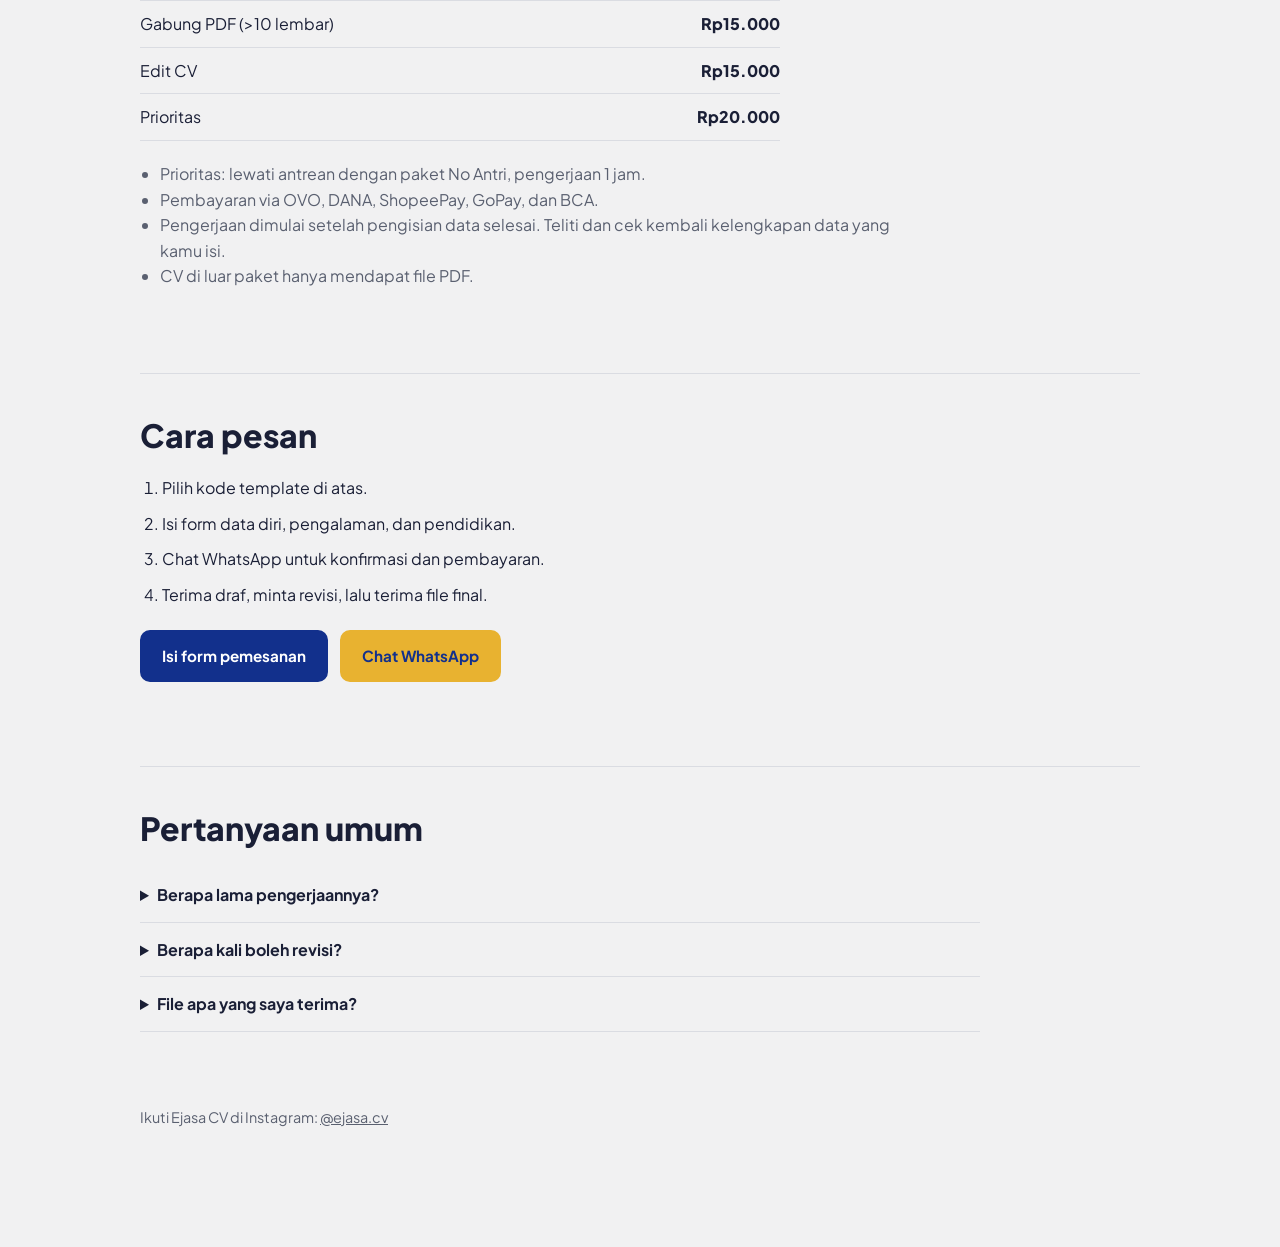
==== commit d00fc86f: "Add files via upload" ====
--- a/index.html
+++ b/index.html
@@ -52,6 +52,7 @@
     <p class="sub">Ketuk template untuk memilih. Ketuk lagi untuk berganti antara tampilan CV dan surat lamaran. Pilihanmu otomatis ikut terkirim ke form dan WhatsApp.</p>
     <div class="chips" id="chips" role="group" aria-label="Filter kategori"></div>
     <div class="grid" id="grid"></div>
+    <div class="more"><small id="cnt"></small><button class="btn" id="moreBtn" type="button">Tampilkan lebih banyak</button></div>
   </section>
 
   <section id="paket">
@@ -86,9 +87,9 @@
   <section id="faq">
     <h2>Pertanyaan umum</h2>
     <p class="sub"></p>
-    <details><summary>Berapa lama pengerjaannya?</summary><p>1-2 hari kerja setelah form dan pembayaran diterima, gunakan prioritas untuk pengerjaan lebih cepat</p></details>
-    <details><summary>Berapa kali boleh revisi?</summary><p>Revisi 1x atau mengikuti paket, tidak berlaku untuk perubahan desain</p></details>
-    <details><summary>File apa yang saya terima?</summary><p>PDF untuk satuan atau mengikuti paket</p></details>
+    <details><summary>Berapa lama pengerjaannya?</summary><p>Isi estimasi waktu kamu di sini, misalnya 1-2 hari kerja setelah form dan pembayaran diterima.</p></details>
+    <details><summary>Berapa kali boleh revisi?</summary><p>Isi jumlah revisi yang kamu berikan per paket.</p></details>
+    <details><summary>File apa yang saya terima?</summary><p>Isi format file, misalnya PDF dan file yang bisa diedit.</p></details>
   </section>
 
   <footer>Ikuti Ejasa CV di Instagram: <a id="igLink" href="#" target="_blank" rel="noopener">@ejasa.cv</a></footer>
@@ -106,6 +107,10 @@
   <div class="lbt" id="lbt"></div>
   <div class="lbdoc" id="lbdoc"></div>
   <div class="cta">
+    <button class="btn" id="lbp" type="button">&lsaquo; Sebelumnya</button>
+    <button class="btn" id="lbn" type="button">Berikutnya &rsaquo;</button>
+  </div>
+  <div class="cta">
     <button class="btn wa" id="lbsw" type="button"></button>
     <button class="btn" id="lbx" type="button">Tutup</button>
   </div>
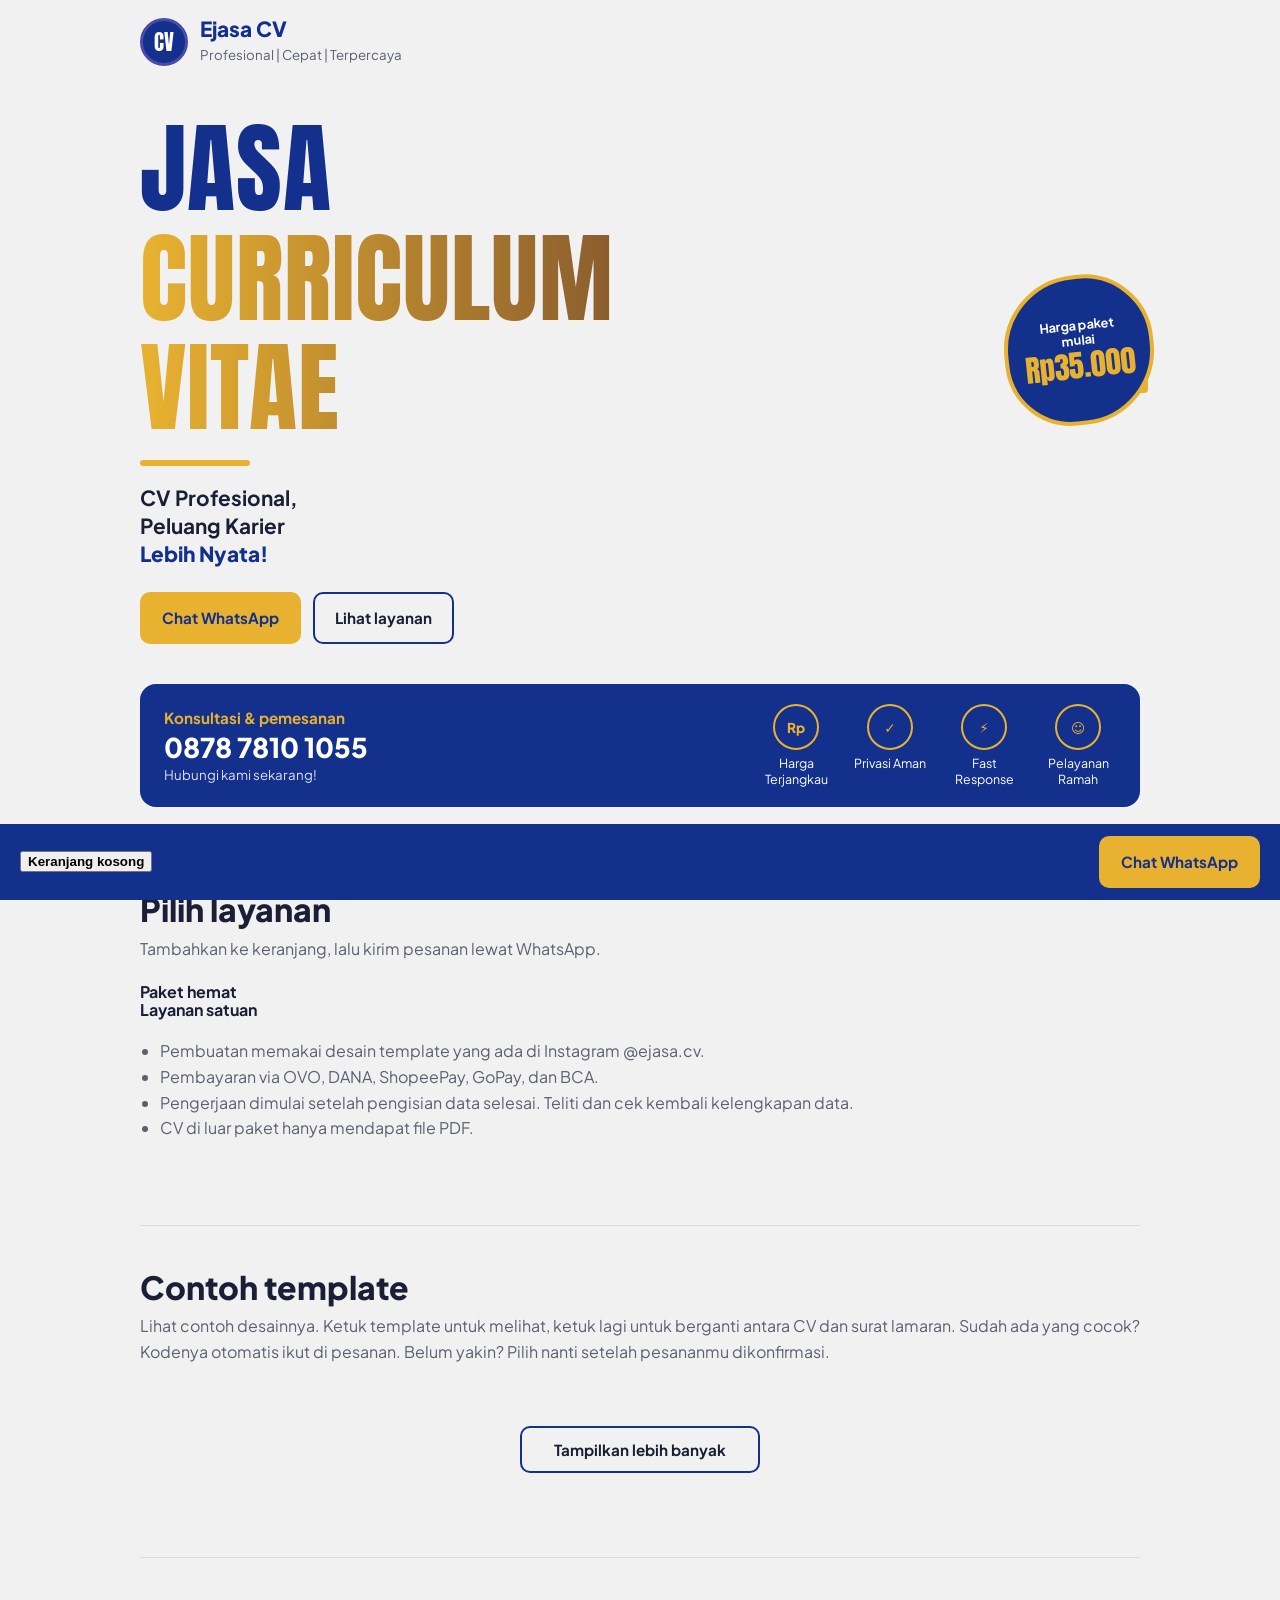
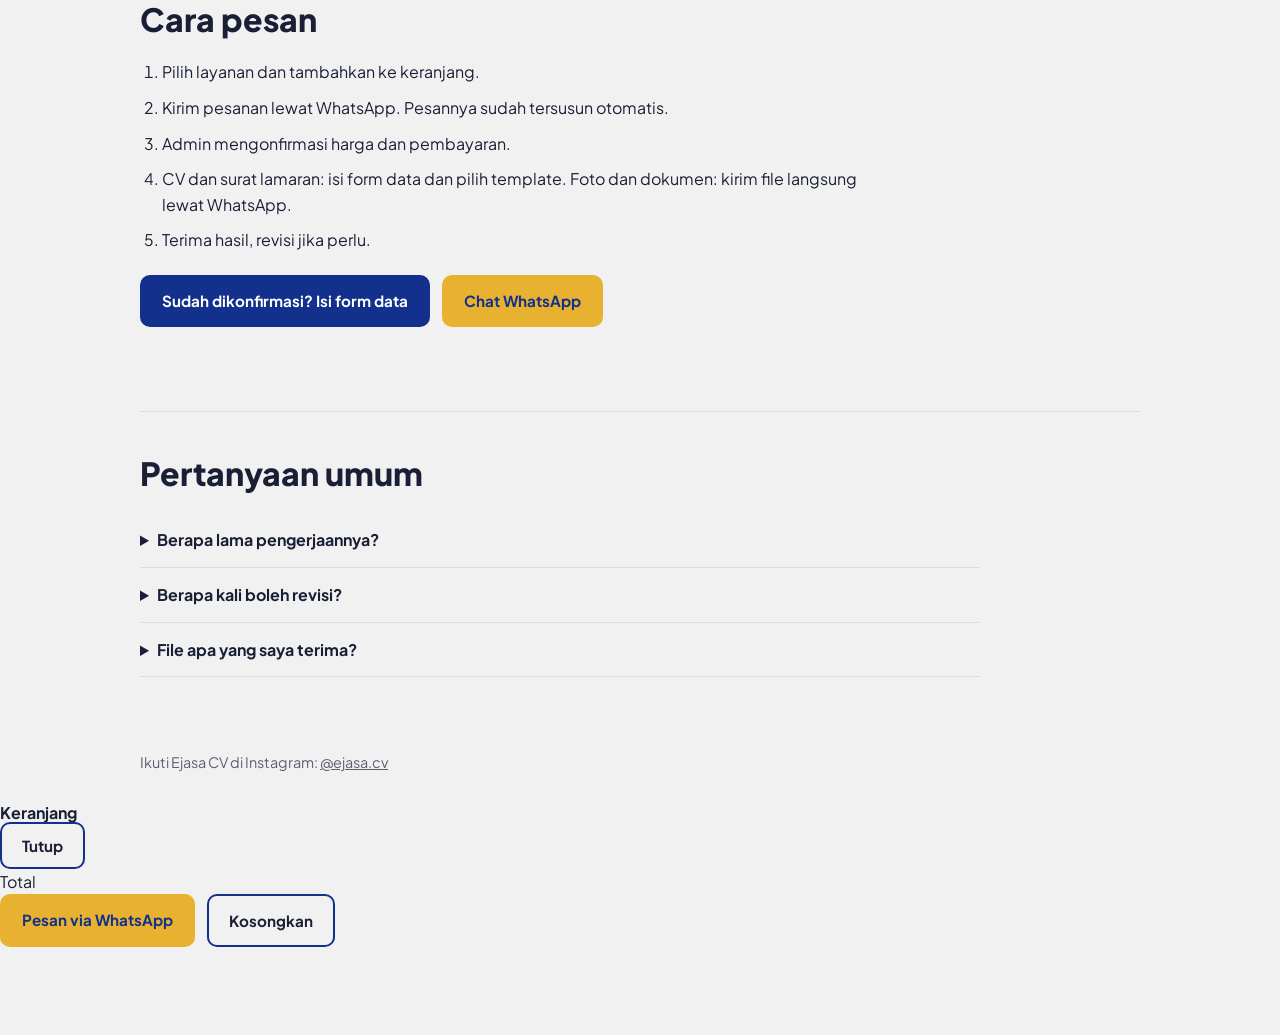
==== commit 3201c8fe: "Add files via upload" ====
--- a/index.html
+++ b/index.html
@@ -23,7 +23,7 @@
       <p class="lead"><b>CV Profesional,</b><b>Peluang Karier</b><em>Lebih Nyata!</em></p>
       <div class="cta">
         <a class="btn wa" data-wa="Halo, saya mau tanya soal jasa pembuatan CV." href="#">Chat WhatsApp</a>
-        <a class="btn" href="#template">Lihat template</a>
+        <a class="btn" href="#layanan">Lihat layanan</a>
       </div>
     </div>
     <div class="vis">
@@ -47,59 +47,70 @@
     </div>
   </div>
 
+  <section id="layanan">
+    <h2>Pilih layanan</h2>
+    <p class="sub">Tambahkan ke keranjang, lalu kirim pesanan lewat WhatsApp.</p>
+    <h3 class="gh">Paket hemat</h3>
+    <div class="svs" id="pkg"></div>
+    <h3 class="gh">Layanan satuan</h3>
+    <div class="svs" id="svc"></div>
+    <ul class="note">
+      <li>Pembuatan memakai desain template yang ada di Instagram @ejasa.cv.</li>
+      <li>Pembayaran via OVO, DANA, ShopeePay, GoPay, dan BCA.</li>
+      <li>Pengerjaan dimulai setelah pengisian data selesai. Teliti dan cek kembali kelengkapan data.</li>
+      <li>CV di luar paket hanya mendapat file PDF.</li>
+    </ul>
+  </section>
+
   <section id="template">
-    <h2>Pilih template</h2>
-    <p class="sub">Ketuk template untuk memilih. Ketuk lagi untuk berganti antara tampilan CV dan surat lamaran. Pilihanmu otomatis ikut terkirim ke form dan WhatsApp.</p>
+    <h2>Contoh template</h2>
+    <p class="sub">Lihat contoh desainnya. Ketuk template untuk melihat, ketuk lagi untuk berganti antara CV dan surat lamaran. Sudah ada yang cocok? Kodenya otomatis ikut di pesanan. Belum yakin? Pilih nanti setelah pesananmu dikonfirmasi.</p>
     <div class="chips" id="chips" role="group" aria-label="Filter kategori"></div>
     <div class="grid" id="grid"></div>
     <div class="more"><small id="cnt"></small><button class="btn" id="moreBtn" type="button">Tampilkan lebih banyak</button></div>
-  </section>
-
-  <section id="paket">
-    <h2>Paket</h2>
-    <p class="sub">Pembuatan paket memakai desain template yang ada di Instagram @ejasa.cv.</p>
-    <div class="pk" id="pk"></div>
-    <h3 style="margin:36px 0 10px">Layanan satuan</h3>
-    <div class="pl" id="pl"></div>
-    <ul class="note">
-      <li>Prioritas: lewati antrean dengan paket No Antri, pengerjaan 1 jam.</li>
-      <li>Pembayaran via OVO, DANA, ShopeePay, GoPay, dan BCA.</li>
-      <li>Pengerjaan dimulai setelah pengisian data selesai. Teliti dan cek kembali kelengkapan data yang kamu isi.</li>
-      <li>CV di luar paket hanya mendapat file PDF.</li>
-    </ul>
   </section>
 
   <section id="alur">
     <h2>Cara pesan</h2>
     <p class="sub"></p>
     <ol class="steps">
-      <li>Pilih kode template di atas.</li>
-      <li>Isi form data diri, pengalaman, dan pendidikan.</li>
-      <li>Chat WhatsApp untuk konfirmasi dan pembayaran.</li>
-      <li>Terima draf, minta revisi, lalu terima file final.</li>
+      <li>Pilih layanan dan tambahkan ke keranjang.</li>
+      <li>Kirim pesanan lewat WhatsApp. Pesannya sudah tersusun otomatis.</li>
+      <li>Admin mengonfirmasi harga dan pembayaran.</li>
+      <li>CV dan surat lamaran: isi form data dan pilih template. Foto dan dokumen: kirim file langsung lewat WhatsApp.</li>
+      <li>Terima hasil, revisi jika perlu.</li>
     </ol>
     <div class="cta" style="margin-top:22px">
-      <a class="btn acc" id="formBtn" href="#" target="_blank" rel="noopener">Isi form pemesanan</a>
-      <a class="btn wa" id="waBtn" href="#">Chat WhatsApp</a>
+      <a class="btn acc" id="formBtn" href="#" target="_blank" rel="noopener">Sudah dikonfirmasi? Isi form data</a>
+      <a class="btn wa" data-wa="Halo, saya mau tanya soal pesanan saya." href="#">Chat WhatsApp</a>
     </div>
   </section>
 
   <section id="faq">
     <h2>Pertanyaan umum</h2>
     <p class="sub"></p>
-    <details><summary>Berapa lama pengerjaannya?</summary><p>Isi estimasi waktu kamu di sini, misalnya 1-2 hari kerja setelah form dan pembayaran diterima.</p></details>
-    <details><summary>Berapa kali boleh revisi?</summary><p>Isi jumlah revisi yang kamu berikan per paket.</p></details>
-    <details><summary>File apa yang saya terima?</summary><p>Isi format file, misalnya PDF dan file yang bisa diedit.</p></details>
+    <details><summary>Berapa lama pengerjaannya?</summary><p>1-2 hari kerja setelah form dan pembayaran diterima, gunakan prioritas untuk pengerjaan lebih cepat</p></details>
+    <details><summary>Berapa kali boleh revisi?</summary><p>Revisi 1x atau mengikuti paket, tidak berlaku untuk perubahan desain</p></details>
+    <details><summary>File apa yang saya terima?</summary><p>PDF untuk satuan atau mengikuti paket</p></details>
   </section>
 
   <footer>Ikuti Ejasa CV di Instagram: <a id="igLink" href="#" target="_blank" rel="noopener">@ejasa.cv</a></footer>
 </div>
 
 <div class="bar">
-  <span id="pick">Belum pilih template</span>
-  <div class="cta">
-    <a class="btn acc" id="formBtn2" href="#" target="_blank" rel="noopener">Isi form</a>
-    <a class="btn wa" id="waBtn2" href="#">WhatsApp</a>
+  <button class="cartinfo" id="cartOpen" type="button"><b id="cartCount">Keranjang kosong</b><small id="cartPick"></small></button>
+  <div class="cta"><a class="btn wa wa-cart" href="#">Chat WhatsApp</a></div>
+</div>
+
+<div id="cart" role="dialog" aria-modal="true" aria-label="Keranjang">
+  <div class="panel">
+    <div class="ph"><h3>Keranjang</h3><button class="btn" id="cartX" type="button">Tutup</button></div>
+    <div id="cl"></div>
+    <div id="sg"></div>
+    <div class="tot"><span>Total</span><b id="tt"></b></div>
+    <small id="tn"></small>
+    <p class="nx" id="nx"></p>
+    <div class="cta"><a class="btn wa wa-cart" href="#">Pesan via WhatsApp</a><button class="btn" id="clrCart" type="button">Kosongkan</button></div>
   </div>
 </div>
 
--- a/assets/css/style.css
+++ b/assets/css/style.css
@@ -103,3 +103,20 @@
 #lb .cta{justify-content:center}
 #lb .btn{color:#fff;border-color:#fff}
 #lb .btn.wa{color:#12308C;border-color:var(--gold)}
+
+.more{text-align:center;margin-top:20px}
+.more small{display:block;color:var(--mut);margin-bottom:10px}
+.more .btn{min-width:240px}
+@media (max-width:720px){
+  .grid{grid-template-columns:repeat(2,1fr);gap:10px}
+  .card{padding:8px}
+  .prev{margin-bottom:8px}
+  .code{font-size:.8rem;padding:2px 9px}
+  .dsc{display:none}
+  .mode{font-size:.78rem;margin-top:6px}
+  .card .mode+small{font-size:.72rem}
+  .zoom{padding:8px;font-size:.85rem}
+  .chips{flex-wrap:nowrap;overflow-x:auto;margin-right:-20px;padding-right:20px;padding-bottom:4px}
+  .chip{flex:0 0 auto;white-space:nowrap}
+  .more .btn{width:100%}
+}
